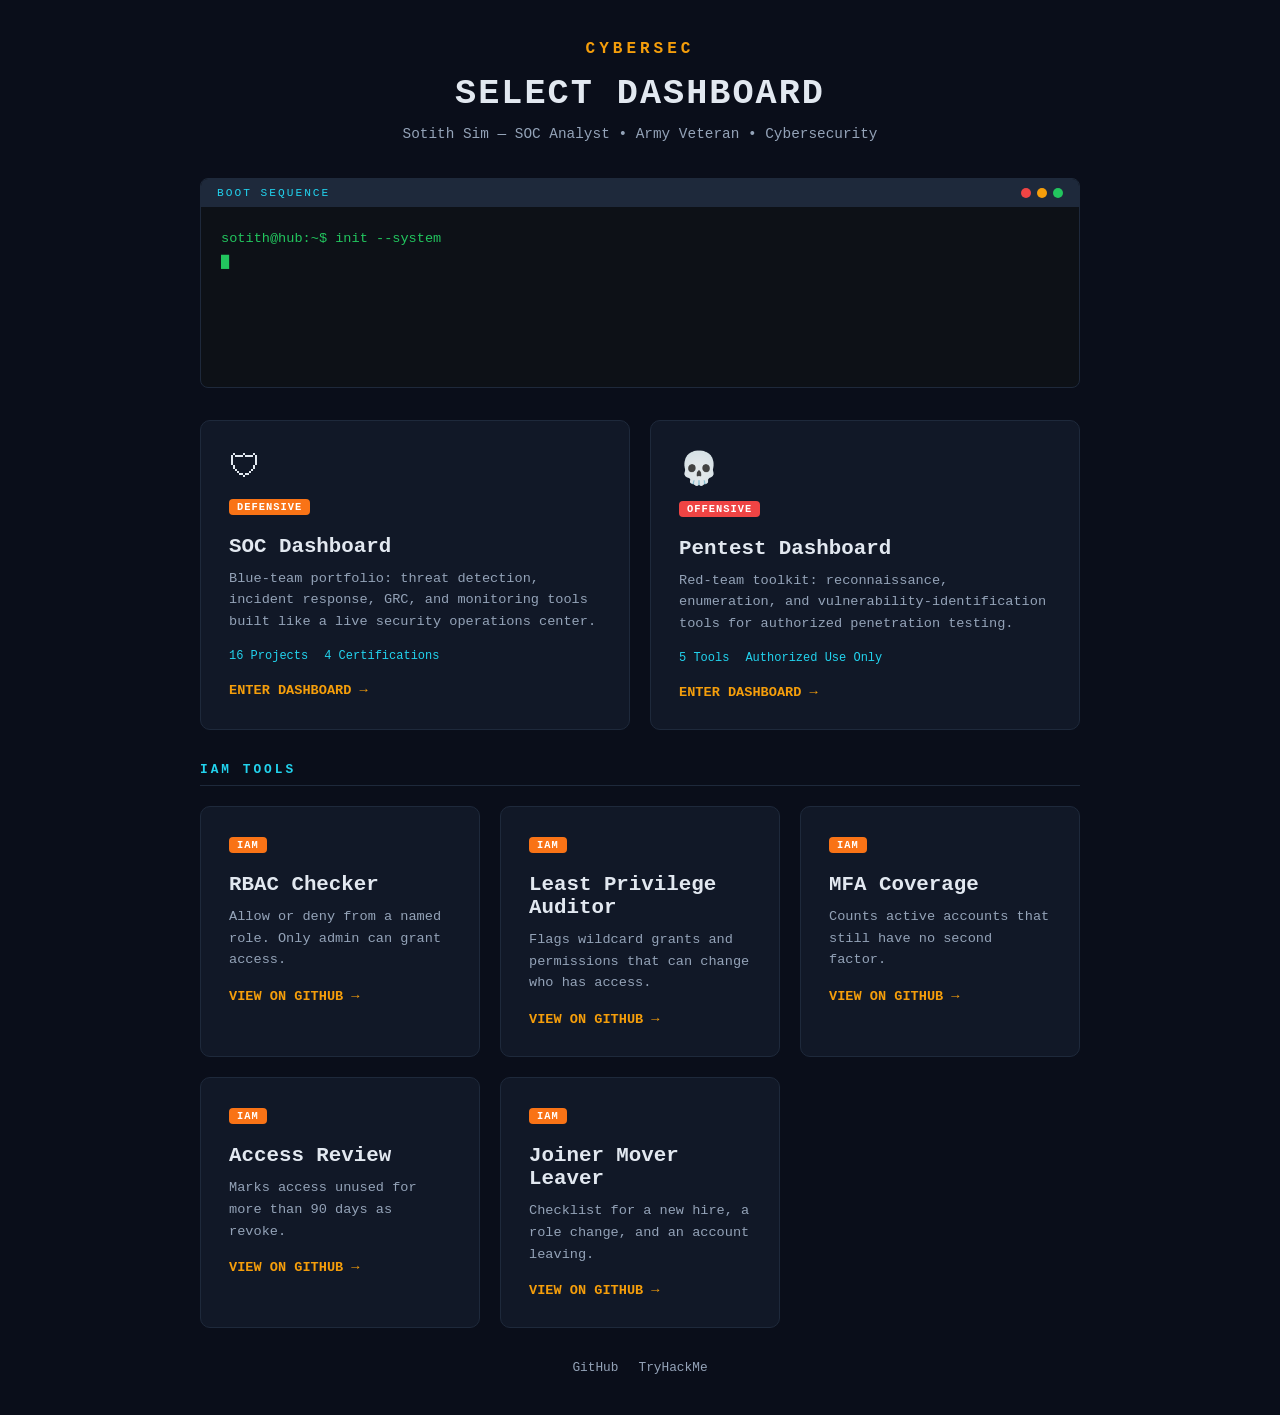
==== index.html @ f6a287c3 "Add an IAM tools section to the hub. Five identity practice tools are listed under the dashboards, a" ====
<!DOCTYPE html>
<html lang="en">
<head>
  <meta charset="UTF-8" />
  <meta name="viewport" content="width=device-width, initial-scale=1.0"/>
  <title>Sotith Sim | Cybersecurity Hub</title>
  <link rel="stylesheet" href="style.css" />
</head>
<body class="hub-body">

  <main class="hub-main">

    <div class="hub-header">
      <div class="logo">CYBERSEC</div>
      <h1 class="hub-title">SELECT DASHBOARD</h1>
      <p class="hub-tagline">Sotith Sim — SOC Analyst • Army Veteran • Cybersecurity</p>
    </div>

    <div class="hub-terminal">
      <div class="terminal-header">
        <span class="terminal-title">BOOT SEQUENCE</span>
        <span class="terminal-dot red"></span>
        <span class="terminal-dot yellow"></span>
        <span class="terminal-dot green"></span>
      </div>
      <div class="terminal-body">
        <div id="terminal-output"></div>
        <form id="hub-prompt" class="hub-prompt" hidden>
          <label for="hub-command">sotith@hub:~$</label>
          <input id="hub-command" name="command" autocomplete="off" spellcheck="false" aria-label="Hub command" />
        </form>
        <span class="terminal-cursor" id="boot-cursor">█</span>
      </div>
    </div>

    <div class="hub-grid" id="hub-grid"></div>

    <section class="iam-section" id="iam">
      <h2 class="section-title">IAM TOOLS</h2>
      <div class="hub-grid" id="iam-grid"></div>
    </section>

    <div class="hub-footer">
      <a href="https://github.com/sotithsim4-art" target="_blank">GitHub</a>
      <a href="https://tryhackme.com/p/sotithsim4" target="_blank">TryHackMe</a>
    </div>

  </main>

  <script src="dashboards.js"></script>
  <script>
    renderHub();
    renderIam();

    const lines = bootSequenceLines();
    const output = document.getElementById("terminal-output");
    let lineIndex = 0;
    let charIndex = 0;
    let completedHTML = "";

    function type() {
      if (lineIndex >= lines.length) {
        startShell();
        return;
      }
      const line = lines[lineIndex];
      if (charIndex < line.length) {
        charIndex++;
        output.innerHTML = completedHTML + line.substring(0, charIndex);
        setTimeout(type, 30);
      } else {
        completedHTML += line + "<br/>";
        output.innerHTML = completedHTML;
        charIndex = 0;
        lineIndex++;
        setTimeout(type, 400);
      }
    }

    function appendLine(text, className) {
      const row = document.createElement("div");
      row.className = className;
      row.textContent = text;
      output.appendChild(row);
    }

    function startShell() {
      const form = document.getElementById("hub-prompt");
      const input = document.getElementById("hub-command");
      const title = document.querySelector(".hub-terminal .terminal-title");
      const history = [];
      let historyIndex = 0;

      document.getElementById("boot-cursor").hidden = true;
      form.hidden = false;
      title.textContent = "HUB SHELL";
      input.focus();

      input.addEventListener("keydown", (event) => {
        if (event.key !== "ArrowUp" && event.key !== "ArrowDown") return;
        event.preventDefault();
        if (event.key === "ArrowUp" && historyIndex > 0) {
          historyIndex -= 1;
          input.value = history[historyIndex];
        }
        if (event.key === "ArrowDown") {
          if (historyIndex < history.length - 1) {
            historyIndex += 1;
            input.value = history[historyIndex];
          } else {
            historyIndex = history.length;
            input.value = "";
          }
        }
      });

      form.addEventListener("submit", (event) => {
        event.preventDefault();
        const raw = input.value;
        input.value = "";
        const result = runHubCommand(raw);
        if (result.clear) {
          output.innerHTML = "";
          completedHTML = "";
          return;
        }
        if (raw.trim() === "") return;
        history.push(raw);
        historyIndex = history.length;
        appendLine("sotith@hub:~$ " + raw.trim(), "terminal-line-cmd");
        result.lines.forEach((line) => appendLine(line, "terminal-line-out"));
        if (result.navigate) {
          window.setTimeout(() => {
            window.location.href = result.navigate;
          }, 280);
        }
        if (result.anchor) {
          document.getElementById(result.anchor).scrollIntoView({ behavior: "smooth" });
        }
      });
    }

    setTimeout(type, 600);
  </script>

</body>
</html>
---- style.css ----
html {
  scroll-behavior: smooth;
}

:root {
  --bg: #0a0e1a;
  --sidebar-bg: #0d1117;
  --card-bg: #111827;
  --accent: #f59e0b;
  --accent2: #22d3ee;
  --green: #22c55e;
  --red: #ef4444;
  --orange: #f97316;
  --text: #e2e8f0;
  --text-dim: #94a3b8;
  --border: #1e293b;
}

* {
  margin: 0;
  padding: 0;
  box-sizing: border-box;
}

body {
  background: var(--bg);
  color: var(--text);
  font-family: 'Courier New', monospace;
  display: flex;
  min-height: 100vh;
}

/* SIDEBAR */
.sidebar {
  width: 220px;
  min-height: 100vh;
  background: var(--sidebar-bg);
  border-right: 1px solid var(--border);
  padding: 24px 16px;
  display: flex;
  flex-direction: column;
  gap: 24px;
  position: fixed;
  top: 0;
  left: 0;
}

.logo {
  color: var(--accent);
  font-size: 1.2rem;
  font-weight: bold;
  letter-spacing: 4px;
}

.profile-card {
  background: var(--card-bg);
  border: 1px solid var(--border);
  border-radius: 8px;
  padding: 12px;
}

.profile-label {
  color: var(--accent2);
  font-size: 0.6rem;
  letter-spacing: 2px;
  margin-bottom: 6px;
}

.profile-name {
  font-size: 1rem;
  font-weight: bold;
  margin-bottom: 4px;
}

.profile-tags {
  color: var(--text-dim);
  font-size: 0.7rem;
}

nav {
  display: flex;
  flex-direction: column;
  gap: 8px;
}

nav a {
  color: var(--text-dim);
  text-decoration: none;
  font-size: 0.85rem;
  padding: 6px 8px;
  border-radius: 4px;
  transition: all 0.2s;
}

nav a:hover {
  color: var(--accent);
  background: var(--border);
}

.system-status {
  margin-top: auto;
  background: var(--card-bg);
  border: 1px solid var(--green);
  border-radius: 8px;
  padding: 10px;
  color: var(--green);
  font-size: 0.7rem;
  line-height: 1.6;
}

/* MAIN */
.main {
  margin-left: 220px;
  padding: 40px;
  flex: 1;
  max-width: 960px;
}

/* HERO */
.hero {
  margin-bottom: 40px;
}

.hero h1 {
  font-size: 2.5rem;
  font-weight: 900;
  line-height: 1.1;
  margin-bottom: 12px;
}

.hero h1 span {
  color: var(--accent);
}

.tagline {
  color: var(--text-dim);
  margin-bottom: 8px;
  font-size: 0.9rem;
}

.bio {
  color: var(--accent2);
  margin-bottom: 20px;
  font-size: 0.95rem;
}

.btn {
  display: inline-block;
  background: var(--accent);
  color: #000;
  padding: 10px 20px;
  border-radius: 6px;
  text-decoration: none;
  font-weight: bold;
  font-size: 0.85rem;
  margin-right: 10px;
}

.btn:hover {
  opacity: 0.85;
}

/* STATS */
.stats {
  display: grid;
  grid-template-columns: repeat(4, 1fr);
  gap: 16px;
  margin-bottom: 48px;
}

.stat-card {
  background: var(--card-bg);
  border: 1px solid var(--border);
  border-radius: 8px;
  padding: 16px;
}

.stat-label {
  color: var(--text-dim);
  font-size: 0.75rem;
  margin-bottom: 8px;
}

.stat-value {
  font-size: 1.8rem;
  font-weight: bold;
  color: var(--accent);
}

.stat-value.green {
  color: var(--green);
  font-size: 1.2rem;
}

/* SECTIONS */
.section {
  margin-bottom: 48px;
}

.section-title {
  color: var(--accent2);
  font-size: 0.8rem;
  letter-spacing: 3px;
  margin-bottom: 20px;
  border-bottom: 1px solid var(--border);
  padding-bottom: 8px;
}

/* TERMINAL */
.terminal-section {
  background: #0d1117;
  border: 1px solid var(--border);
  border-radius: 8px;
  margin-bottom: 48px;
  overflow: hidden;
}

.terminal-header {
  background: #1e293b;
  padding: 8px 16px;
  display: flex;
  align-items: center;
  gap: 6px;
}

.terminal-title {
  color: var(--accent2);
  font-size: 0.7rem;
  letter-spacing: 2px;
  flex: 1;
}

.terminal-dot {
  width: 10px;
  height: 10px;
  border-radius: 50%;
}

.terminal-dot.red { background: #ef4444; }
.terminal-dot.yellow { background: #f59e0b; }
.terminal-dot.green { background: #22c55e; }

.terminal-body {
  padding: 20px;
  font-family: 'Courier New', monospace;
  font-size: 0.85rem;
  color: #22c55e;
  min-height: 180px;
  line-height: 1.8;
}

.terminal-cursor {
  animation: blink 1s step-end infinite;
  color: #22c55e;
}

.hub-prompt {
  display: flex;
  align-items: center;
  gap: 8px;
  margin-top: 8px;
}

.hub-prompt[hidden] {
  display: none;
}

.hub-prompt label {
  color: var(--accent);
  white-space: nowrap;
}

.hub-prompt input {
  flex: 1;
  min-width: 0;
  background: transparent;
  border: 0;
  outline: none;
  color: var(--green);
  font: inherit;
  caret-color: var(--green);
}

.terminal-line-cmd {
  color: var(--accent);
}

.terminal-line-out {
  color: var(--green);
}

@keyframes blink {
  50% { opacity: 0; }
}

/* HERO IMAGE */
.hero-image-section {
  margin-bottom: 48px;
}

.hero-image-wrapper {
  position: relative;
  border-radius: 12px;
  overflow: hidden;
  border: 1px solid var(--border);
}

.hero-img {
  width: 100%;
  max-height: 400px;
  object-fit: cover;
  display: block;
}

.hero-image-overlay {
  position: absolute;
  top: 12px;
  left: 12px;
}

.live-badge {
  background: rgba(0,0,0,0.7);
  color: var(--green);
  font-size: 0.7rem;
  padding: 4px 10px;
  border-radius: 4px;
  letter-spacing: 1px;
  border: 1px solid var(--green);
}

/* PROJECTS */
.projects-grid {
  display: grid;
  grid-template-columns: repeat(2, 1fr);
  gap: 16px;
}

.project-card {
  background: var(--card-bg);
  border: 1px solid var(--border);
  border-radius: 8px;
  padding: 20px;
  transition: border-color 0.2s;
}

.project-card:hover {
  border-color: var(--accent);
}

.project-tag {
  display: inline-block;
  font-size: 0.65rem;
  font-weight: bold;
  padding: 2px 8px;
  border-radius: 4px;
  margin-bottom: 10px;
  letter-spacing: 1px;
}

.project-tag.critical { background: var(--red); color: #fff; }
.project-tag.high { background: var(--orange); color: #fff; }
.project-tag.medium { background: var(--accent); color: #000; }
.project-tag.low { background: var(--accent2); color: #000; }

.project-card h3 {
  font-size: 1rem;
  margin-bottom: 8px;
}

.project-card p {
  color: var(--text-dim);
  font-size: 0.8rem;
  line-height: 1.5;
  margin-bottom: 12px;
}

.project-link {
  color: var(--accent2);
  font-size: 0.8rem;
  text-decoration: none;
}

.project-link:hover {
  text-decoration: underline;
}

/* CERTIFICATIONS */
.certs-grid {
  display: grid;
  grid-template-columns: repeat(2, 1fr);
  gap: 16px;
}

.thm-profile {
  background: var(--card-bg);
  border: 1px solid var(--border);
  border-radius: 10px;
  padding: 24px;
}

.thm-header {
  display: flex;
  justify-content: space-between;
  align-items: center;
  margin-bottom: 24px;
}

.thm-user {
  display: flex;
  align-items: center;
  gap: 16px;
}

.thm-avatar {
  font-size: 2rem;
  background: #1a1f2e;
  border: 2px solid var(--accent);
  border-radius: 50%;
  width: 56px;
  height: 56px;
  display: flex;
  align-items: center;
  justify-content: center;
}

.thm-username {
  font-size: 1.1rem;
  font-weight: 700;
  color: var(--accent);
  font-family: 'Courier New', monospace;
}

.thm-sub {
  font-size: 0.75rem;
  color: var(--text-dim);
  margin-top: 2px;
}

.thm-stats {
  display: grid;
  grid-template-columns: repeat(3, 1fr);
  gap: 12px;
  margin-bottom: 24px;
}

.thm-stat {
  background: #0a0e1a;
  border: 1px solid var(--border);
  border-radius: 8px;
  padding: 16px;
  text-align: center;
}

.thm-stat-val {
  font-size: 1.8rem;
  font-weight: 700;
  color: var(--accent2);
  font-family: 'Courier New', monospace;
}

.thm-stat-label {
  font-size: 0.7rem;
  color: var(--text-dim);
  text-transform: uppercase;
  margin-top: 4px;
}

.thm-rooms {
  margin-top: 16px;
}

.thm-room-title {
  font-size: 0.7rem;
  color: var(--text-dim);
  text-transform: uppercase;
  letter-spacing: 1px;
  margin-bottom: 8px;
}

.thm-room {
  padding: 10px 14px;
  border-radius: 6px;
  font-size: 0.85rem;
  font-family: 'Courier New', monospace;
  margin-bottom: 6px;
}

.thm-room.done {
  background: rgba(34, 197, 94, 0.1);
  border: 1px solid rgba(34, 197, 94, 0.3);
  color: var(--green);
}

.thm-room.active {
  background: rgba(245, 158, 11, 0.1);
  border: 1px solid rgba(245, 158, 11, 0.3);
  color: var(--accent);
}

.cert-card {
  background: var(--card-bg);
  border: 1px solid var(--border);
  border-left: 3px solid var(--accent);
  border-radius: 8px;
  padding: 20px;
}

.cert-issuer {
  color: var(--accent2);
  font-size: 0.7rem;
  letter-spacing: 2px;
  margin-bottom: 6px;
}

.cert-name {
  font-size: 1rem;
  font-weight: bold;
  margin-bottom: 8px;
}

.cert-status {
  color: var(--green);
  font-size: 0.8rem;
}

/* ABOUT */
.about-card {
  background: var(--card-bg);
  border: 1px solid var(--border);
  border-radius: 8px;
  padding: 28px;
}

.about-clearance {
  color: var(--accent);
  font-size: 0.8rem;
  font-weight: bold;
  letter-spacing: 1px;
  margin-bottom: 16px;
}

.about-bio {
  color: var(--text-dim);
  font-size: 0.88rem;
  line-height: 1.8;
  margin-bottom: 14px;
}

.about-tags {
  display: flex;
  flex-wrap: wrap;
  gap: 8px;
  margin-top: 20px;
}

.about-tag {
  background: var(--border);
  color: var(--accent2);
  font-size: 0.72rem;
  padding: 4px 12px;
  border-radius: 20px;
  border: 1px solid var(--accent2);
}

/* SKILLS */
.skills-grid {
  background: var(--card-bg);
  border: 1px solid var(--border);
  border-radius: 8px;
  overflow: hidden;
}

.skill-row {
  display: flex;
  justify-content: space-between;
  padding: 14px 20px;
  border-bottom: 1px solid var(--border);
  font-size: 0.85rem;
}

.skill-row:last-child {
  border-bottom: none;
}

.skill-val {
  color: var(--accent2);
  text-align: right;
}

/* CROSS-DASHBOARD NAV */
.hub-link {
  display: inline-block;
  color: var(--text-dim);
  text-decoration: none;
  font-size: 0.7rem;
  letter-spacing: 1px;
  margin-bottom: 4px;
}

.hub-link:hover {
  color: var(--accent);
}

.system-status.critical {
  border-color: var(--red);
  color: var(--red);
}

.btn-outline {
  background: transparent;
  color: var(--accent2);
  border: 1px solid var(--accent2);
}

/* ETHICS BANNER */
.ethics-banner {
  display: flex;
  align-items: flex-start;
  gap: 14px;
  background: rgba(239, 68, 68, 0.08);
  border: 1px solid rgba(239, 68, 68, 0.35);
  border-radius: 8px;
  padding: 18px 20px;
  margin-bottom: 48px;
  color: var(--text-dim);
  font-size: 0.85rem;
  line-height: 1.6;
}

.ethics-icon {
  color: var(--red);
  font-size: 1.4rem;
  line-height: 1;
}

.ethics-banner strong {
  color: var(--red);
}

/* HUB LANDING PAGE */
.hub-body {
  display: flex;
  align-items: center;
  justify-content: center;
  min-height: 100vh;
  padding: 40px 20px;
}

.hub-main {
  width: 100%;
  max-width: 880px;
  min-width: 0;
}

.hub-header {
  text-align: center;
  margin-bottom: 32px;
}

.hub-header .logo {
  color: var(--accent);
  font-size: 1rem;
  letter-spacing: 4px;
  margin-bottom: 16px;
}

.hub-title {
  font-size: 2.2rem;
  font-weight: 900;
  letter-spacing: 2px;
  margin-bottom: 10px;
}

.hub-tagline {
  color: var(--text-dim);
  font-size: 0.9rem;
  line-height: 1.5;
}

.hub-terminal {
  background: #0d1117;
  border: 1px solid var(--border);
  border-radius: 8px;
  margin-bottom: 32px;
  overflow: hidden;
}

.hub-grid {
  display: grid;
  grid-template-columns: repeat(auto-fit, minmax(280px, 1fr));
  gap: 20px;
  margin-bottom: 32px;
}

.hub-card {
  display: block;
  background: var(--card-bg);
  border: 1px solid var(--border);
  border-radius: 10px;
  padding: 28px;
  text-decoration: none;
  color: var(--text);
  transition: border-color 0.2s, transform 0.2s;
}

.hub-card:hover {
  border-color: var(--accent);
  transform: translateY(-2px);
}

.hub-card-icon {
  font-size: 2rem;
  margin-bottom: 10px;
}

.hub-card h2 {
  font-size: 1.3rem;
  margin: 10px 0 10px;
}

.hub-card p {
  color: var(--text-dim);
  font-size: 0.85rem;
  line-height: 1.6;
  margin-bottom: 16px;
}

.hub-card-stats {
  display: flex;
  gap: 16px;
  font-size: 0.75rem;
  color: var(--accent2);
  margin-bottom: 18px;
}

.hub-card-cta {
  color: var(--accent);
  font-size: 0.85rem;
  font-weight: bold;
}

.iam-section {
  margin-bottom: 32px;
}

.hub-footer {
  display: flex;
  justify-content: center;
  gap: 20px;
}

.hub-footer a {
  color: var(--text-dim);
  font-size: 0.8rem;
  text-decoration: none;
}

.hub-footer a:hover {
  color: var(--accent2);
}

@media (max-width: 700px) {
  .hub-grid {
    grid-template-columns: 1fr;
  }

  .hub-title {
    font-size: 1.7rem;
    letter-spacing: 1px;
  }

  .hub-tagline {
    font-size: 0.78rem;
  }
}
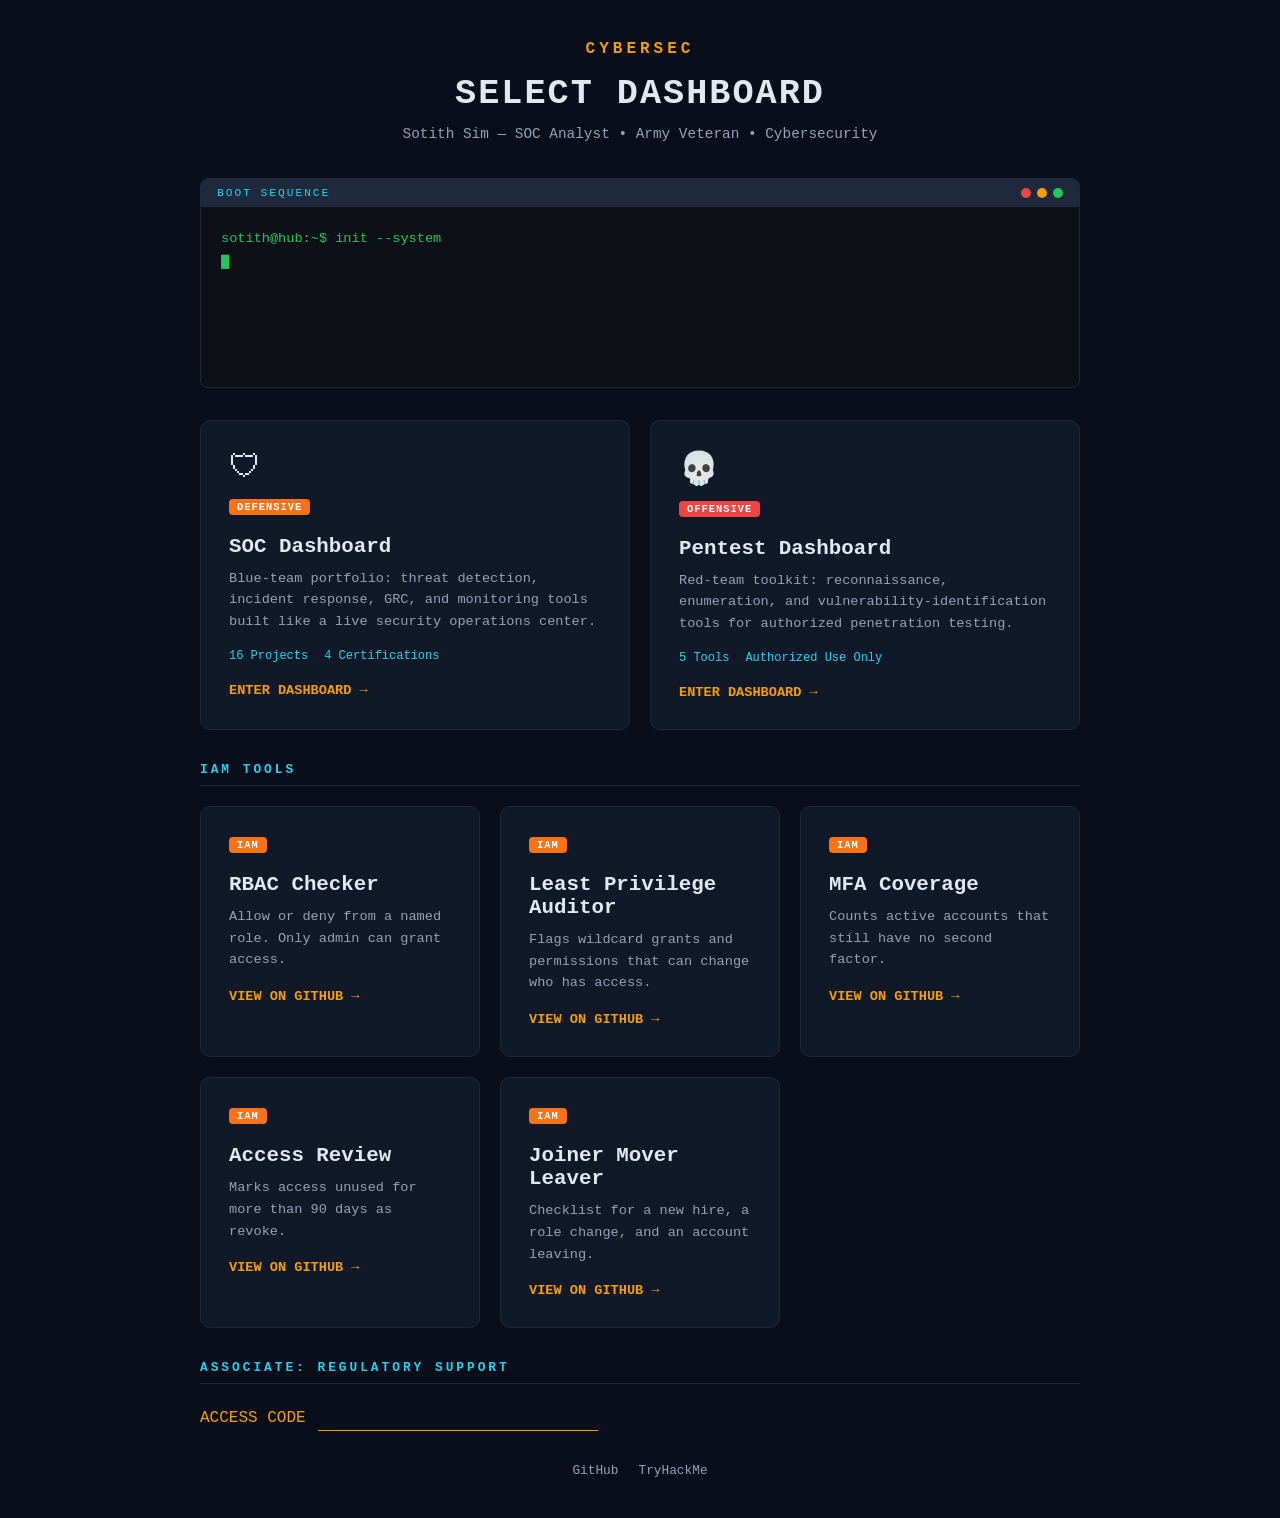
==== commit 1725eae4: "Add code-gated Associate: Regulatory Support section to the hub Co-Authored-By: Claude Sonnet 5.5 <n" ====
--- a/index.html
+++ b/index.html
@@ -40,6 +40,18 @@
       <div class="hub-grid" id="iam-grid"></div>
     </section>
 
+    <section class="iam-section" id="reg-support">
+      <h2 class="section-title">ASSOCIATE: REGULATORY SUPPORT</h2>
+      <div id="reg-lock"><form id="reg-form" class="hub-prompt reg-lock">
+        <label for="reg-code">ACCESS CODE</label>
+        <input id="reg-code" type="password" autocomplete="off" spellcheck="false" aria-label="Access code" />
+        <span id="reg-msg" class="reg-msg" role="alert"></span>
+      </form></div>
+      <div id="reg-content" hidden>
+        <div class="hub-grid" id="reg-grid"></div>
+      </div>
+    </section>
+
     <div class="hub-footer">
       <a href="https://github.com/sotithsim4-art" target="_blank">GitHub</a>
       <a href="https://tryhackme.com/p/sotithsim4" target="_blank">TryHackMe</a>
@@ -51,6 +63,7 @@
   <script>
     renderHub();
     renderIam();
+    initRegSupport();
 
     const lines = bootSequenceLines();
     const output = document.getElementById("terminal-output");
--- a/style.css
+++ b/style.css
@@ -773,3 +773,7 @@
     font-size: 0.78rem;
   }
 }
+
+.reg-lock { display: flex; align-items: center; gap: 12px; margin: 12px 0; }
+.reg-msg { color: #ff5c5c; font-size: 0.85rem; }
+.reg-lock input { border-bottom: 1px solid var(--accent); padding: 4px 2px; max-width: 280px; }
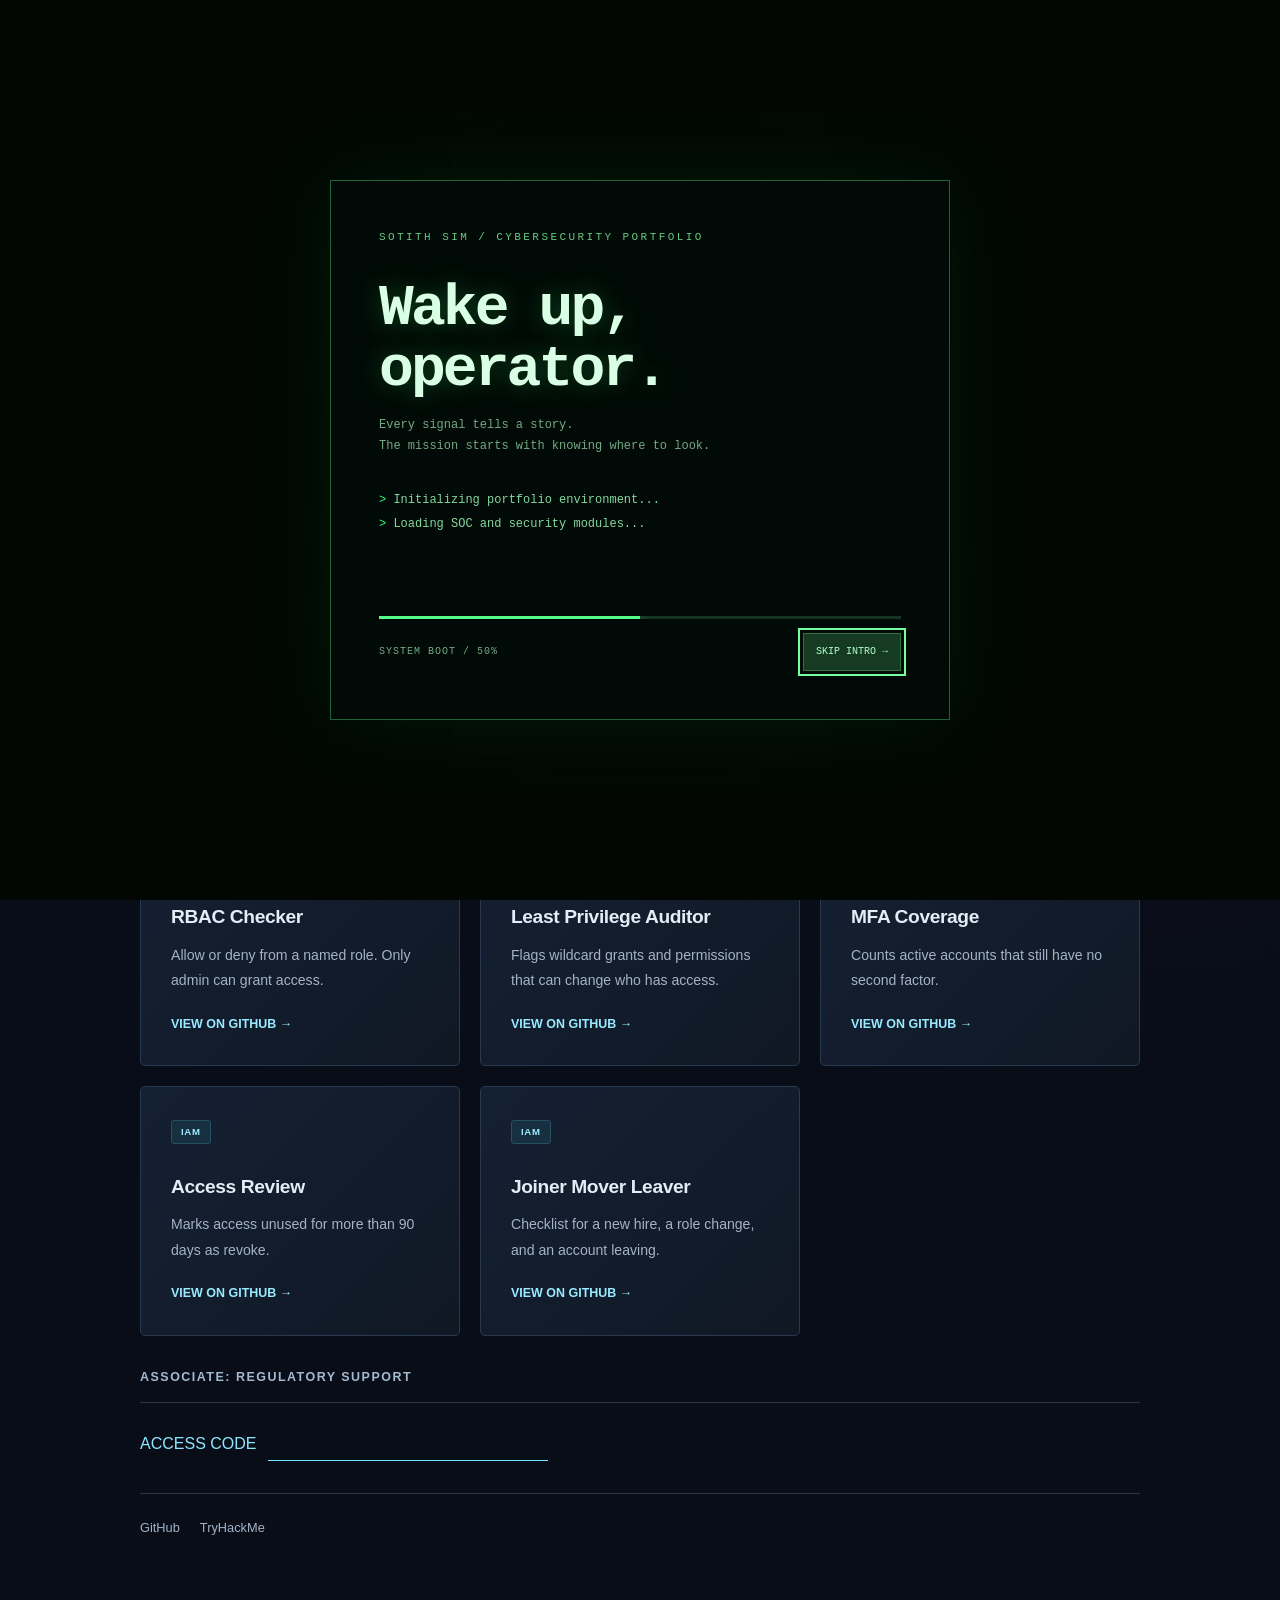
==== commit dfe0ea88: "Add Matrix entrance and polished cyberpunk portfolio dashboards" ====
--- a/index.html
+++ b/index.html
@@ -5,8 +5,24 @@
   <meta name="viewport" content="width=device-width, initial-scale=1.0"/>
   <title>Sotith Sim | Cybersecurity Hub</title>
   <link rel="stylesheet" href="style.css" />
+  <link rel="stylesheet" href="zen.css" />
+  <link rel="stylesheet" href="cyberpunk.css" />
+  <link rel="stylesheet" href="matrix-intro.css" />
 </head>
-<body class="hub-body">
+<body class="hub-body zen">
+  <section id="matrix-intro" aria-label="Portfolio startup">
+    <canvas id="matrix-rain" aria-hidden="true"></canvas>
+    <div class="matrix-shade" aria-hidden="true"></div>
+    <div class="matrix-panel">
+      <p class="matrix-eyebrow">SOTITH SIM / CYBERSECURITY PORTFOLIO</p>
+      <h2>Wake up, operator.</h2>
+      <p class="matrix-subtitle">Every signal tells a story.<br>The mission starts with knowing where to look.</p>
+      <div id="matrix-log" class="matrix-log" aria-hidden="true"></div>
+      <div class="matrix-track" aria-hidden="true"><span id="matrix-progress"></span></div>
+      <div class="matrix-bottom"><span id="matrix-status" role="status">SYSTEM BOOT / 0%</span><button id="matrix-skip" class="matrix-skip" type="button">SKIP INTRO &rarr;</button></div>
+    </div>
+  </section>
+  <noscript><style>#matrix-intro{display:none}</style></noscript>
 
   <main class="hub-main">
 
@@ -24,10 +40,10 @@
         <span class="terminal-dot green"></span>
       </div>
       <div class="terminal-body">
-        <div id="terminal-output"></div>
+        <div id="terminal-output" role="log" aria-label="Hub terminal output" aria-live="off"></div>
         <form id="hub-prompt" class="hub-prompt" hidden>
           <label for="hub-command">sotith@hub:~$</label>
-          <input id="hub-command" name="command" autocomplete="off" spellcheck="false" aria-label="Hub command" />
+          <input id="hub-command" name="command" autocomplete="off" spellcheck="false" aria-label="Hub command" placeholder="Try soc, pentest, iam, or help" autocapitalize="off" />
         </form>
         <span class="terminal-cursor" id="boot-cursor">█</span>
       </div>
@@ -59,6 +75,7 @@
 
   </main>
 
+  <script src="matrix-intro.js"></script>
   <script src="dashboards.js"></script>
   <script>
     renderHub();
@@ -80,7 +97,7 @@
       if (charIndex < line.length) {
         charIndex++;
         output.innerHTML = completedHTML + line.substring(0, charIndex);
-        setTimeout(type, 30);
+        setTimeout(type, 12);
       } else {
         completedHTML += line + "<br/>";
         output.innerHTML = completedHTML;
@@ -153,7 +170,7 @@
       });
     }
 
-    setTimeout(type, 600);
+    window.addEventListener("matrix:ready", () => setTimeout(type, 300), { once: true });
   </script>
 
 </body>
--- a/zen.css
+++ b/zen.css
@@ -0,0 +1,26 @@
+/* Quiet, editorial styling shared by the hub and both dashboards. */
+body.zen{--bg:#f5f5f0;--sidebar-bg:#eeefe9;--card-bg:#fff;--accent:#315c4b;--accent2:#3d6557;--green:#35704e;--red:#885747;--orange:#6b6250;--text:#202d27;--text-dim:#5d6962;--border:#dde2d9;background:var(--bg);font-family:'Segoe UI',Arial,sans-serif;line-height:1.6;-webkit-font-smoothing:antialiased}
+.zen a:focus-visible,.zen input:focus-visible,.zen summary:focus-visible{outline:2px solid #315c4b;outline-offset:5px}
+.zen .sidebar{width:244px;padding:36px 24px;gap:28px;overflow-y:auto;height:100vh}
+.zen .logo{font-size:.85rem;letter-spacing:.2em;color:var(--accent)}
+.zen .profile-card{background:transparent;border:0;padding:0}.zen .profile-label{font-size:.65rem;letter-spacing:.1em;color:var(--text-dim)}.zen .profile-name{font-size:1.25rem;font-weight:600}.zen .profile-tags{font-size:.78rem;line-height:1.8}
+.zen nav{gap:5px}.zen nav a{font-size:.88rem;padding:9px 12px}.zen nav a:hover{background:#e0e6dd;color:#244936}
+.zen .system-status,.zen .system-status.critical{background:transparent;border:0;border-top:1px solid var(--border);border-radius:0;padding:18px 0 0;color:var(--text-dim);font-size:.7rem}
+.zen .main{margin-left:244px;max-width:1320px;width:calc(100% - 244px);padding:64px clamp(24px,5vw,80px)}
+.zen .hero{margin-bottom:40px;max-width:760px}.zen .hero h1{font-size:clamp(2.4rem,4.6vw,4rem);font-weight:500;letter-spacing:-.045em;line-height:1.12;margin-bottom:22px}.zen .hero h1 span{color:var(--accent);font-weight:400}
+.zen .tagline{font-size:1rem;line-height:1.8;margin-bottom:10px}.zen .bio{font-size:.98rem;color:var(--text-dim);line-height:1.8;max-width:650px;margin-bottom:28px}
+.zen .btn{font-size:.83rem;font-weight:600;border:1px solid var(--accent);border-radius:7px;padding:11px 19px;color:#fff;margin-bottom:8px}.zen .btn-outline{background:transparent;color:var(--accent);border-color:#c5d0c7}.zen .btn:hover{opacity:1;background:#254b3b;color:#fff}
+.zen .stats{gap:0;border:1px solid var(--border);background:#fff;border-radius:12px;margin-bottom:48px;overflow:hidden}.zen .stat-card{border:0;border-right:1px solid var(--border);border-radius:0;padding:23px;min-width:0}.zen .stat-card:last-child{border-right:0}.zen .stat-label{font-size:.75rem;margin-bottom:10px}.zen .stat-value{font-size:clamp(1.1rem,2.4vw,1.9rem);font-weight:500;letter-spacing:-.03em;overflow-wrap:anywhere}.zen .stat-value.green{font-size:1rem}
+.zen .section{margin-bottom:56px;scroll-margin-top:24px}.zen .section-title{font-size:.78rem;font-weight:600;letter-spacing:.12em;padding-bottom:14px;margin-bottom:24px;color:var(--text-dim)}
+.zen .projects-grid,.zen .certs-grid{gap:20px}.zen .project-card{padding:28px;border-radius:12px;display:flex;flex-direction:column;transition:border-color .2s,box-shadow .2s}.zen .project-card:hover{border-color:#a4b7a6;box-shadow:0 5px 20px #283f2c08}.zen .project-card h3{font-size:1.06rem;font-weight:600;margin-bottom:12px;letter-spacing:-.015em}.zen .project-card p{font-size:.88rem;line-height:1.8;margin-bottom:22px}.zen .project-link{font-size:.82rem;font-weight:600;margin-top:auto}
+.zen .project-tag,.zen .project-tag.critical,.zen .project-tag.high,.zen .project-tag.medium,.zen .project-tag.low{align-self:flex-start;background:#edf1eb;color:#47614c;border:1px solid #e0e7dc;font-size:.6rem;padding:3px 9px;border-radius:20px;letter-spacing:.07em;margin-bottom:18px}
+.zen .terminal-section,.zen .hub-terminal{background:#f0f2ec;border-color:var(--border);border-radius:10px;margin-bottom:40px}.zen .terminal-header{background:#e8ece4;padding:12px 20px}.zen .terminal-title{font-size:.63rem;letter-spacing:.1em;color:#50614f}.zen .terminal-dot{width:6px;height:6px;opacity:.5}.zen .terminal-body{color:#375a43;font-size:.75rem;min-height:0;padding:20px 24px;overflow-wrap:anywhere}.zen .terminal-cursor{color:var(--accent)}
+.zen .terminal-details summary{padding:15px 22px;cursor:pointer;font-size:.8rem;font-weight:500;color:#50614f}.zen .terminal-details[open] summary{border-bottom:1px solid var(--border)}
+.zen .cert-card,.zen .about-card,.zen .thm-profile,.zen .skills-grid{border-radius:12px}.zen .cert-card{border-left:1px solid var(--border);padding:25px}.zen .cert-issuer{letter-spacing:.08em}.zen .cert-name{font-weight:600}.zen .cert-status{font-size:.78rem}.zen .about-card{padding:32px}.zen .about-bio{font-size:.93rem;line-height:1.9}.zen .about-clearance{letter-spacing:0;font-weight:600}.zen .about-tag{border:0;background:#edf1eb;color:#47614c;font-size:.72rem}
+.zen .thm-avatar,.zen .thm-stat{background:#f4f5f0;border-color:var(--border)}.zen .thm-username,.zen .thm-stat-val,.zen .thm-room{font-family:inherit}.zen .thm-room.done,.zen .thm-room.active{background:#f0f3ed;border-color:var(--border);color:#45604b}.zen .skill-row{gap:20px;padding:18px 24px}.zen .skill-val{color:var(--text-dim)}
+.zen .ethics-banner{background:#eeeee6;border-color:#dedfd2;border-radius:10px;font-size:.83rem;line-height:1.8;padding:22px 24px}.zen .ethics-banner strong,.zen .ethics-icon{color:#656349}
+.zen.hub-body{padding:64px 24px}.zen .hub-main{max-width:1000px}.zen .hub-header{text-align:left;margin-bottom:40px}.zen .hub-title{font-size:clamp(2rem,5vw,3.1rem);font-weight:500;letter-spacing:-.04em}.zen .hub-tagline{font-size:.95rem}.zen .hub-card{border-radius:12px;padding:30px;transform:none}.zen .hub-card:hover{transform:none;border-color:#a4b7a6}.zen .hub-card-icon{font-size:1.25rem;filter:grayscale(1);opacity:.65}.zen .hub-card h2{font-size:1.2rem;font-weight:600;letter-spacing:-.02em}.zen .hub-card p{font-size:.88rem;line-height:1.8}.zen .hub-card-cta{font-size:.78rem;font-weight:600}.zen .hub-card-stats{color:var(--text-dim)}.zen .hub-prompt input{color:var(--accent);min-width:0}.zen .hub-prompt label{color:var(--accent)}.zen .hub-footer{justify-content:flex-start;border-top:1px solid var(--border);padding-top:24px}
+@media(min-width:1600px){.zen .main{margin-right:auto;margin-left:max(244px,calc((100vw - 1180px)/2))}}
+@media(max-width:900px){.zen .sidebar{width:200px;padding:28px 18px}.zen .main{margin-left:200px;width:calc(100% - 200px);padding:40px 26px}.zen .stats{grid-template-columns:repeat(2,minmax(0,1fr))}.zen .stat-card:nth-child(2){border-right:0}.zen .stat-card:nth-child(-n+2){border-bottom:1px solid var(--border)}}
+@media(max-width:680px){.zen{display:block}.zen .sidebar{position:relative;width:100%;height:auto;min-height:0;padding:22px 24px;gap:18px;border-right:0;border-bottom:1px solid var(--border)}.zen .sidebar .profile-card,.zen .system-status{display:none}.zen nav{flex-direction:row;flex-wrap:wrap;gap:4px}.zen nav a{font-size:.76rem;padding:6px 8px}.zen .main{margin:0;width:100%;padding:36px 22px}.zen .projects-grid,.zen .certs-grid{grid-template-columns:minmax(0,1fr)}.zen .hub-grid{grid-template-columns:minmax(0,1fr)}.zen .hero h1{font-size:2.7rem}.zen .skill-row{flex-direction:column;gap:4px}.zen .skill-val{text-align:left}.zen .thm-header{flex-wrap:wrap;gap:16px}.zen .thm-stats{gap:6px}.zen .thm-stat{padding:12px 5px}.zen .thm-stat-label{font-size:.6rem}.zen .hub-prompt{flex-wrap:wrap}.zen .hub-prompt input{flex-basis:100%}}
+@media(prefers-reduced-motion:reduce){html{scroll-behavior:auto}.zen *{animation:none!important;transition:none!important}}
--- a/cyberpunk.css
+++ b/cyberpunk.css
@@ -0,0 +1,14 @@
+/* Cyberpunk palette layered over the spacious dashboard layout. */
+body.zen{--bg:#090d18;--sidebar-bg:#0c1220;--card-bg:#101a2a;--accent:#69e6ff;--accent2:#8de8ff;--green:#7fe7bd;--red:#ff88bd;--orange:#e8c777;--text:#e3edf7;--text-dim:#a3b3c7;--border:#27354b;background:radial-gradient(ellipse at 90% 0,#53285a24,transparent 45%),var(--bg);color:var(--text)}
+.zen .sidebar{background:#0c1220f5;border-color:#26374d}.zen .logo{color:#83eaff;text-shadow:0 0 18px #5ee6ff35}.zen nav a:hover{color:#a9f2ff;background:#182c3d}.zen .hub-link{color:#9aabc1}
+.zen .hero h1{color:#edf4fc}.zen .hero h1 span{color:#83eaff}.zen .hero::before{content:'CYBERSEC / FIELD NOTES';display:block;font:600 10px Consolas,monospace;letter-spacing:.2em;color:#e39cc9;margin-bottom:22px}
+.zen .stats{background:#101a2a;border-color:var(--border);border-radius:4px}.zen .stat-card{background:transparent;border-color:var(--border)}.zen .stat-value{color:#9beaff}.zen .stat-value.green{color:#7fe7bd}
+.zen .btn{background:#78e4f7;border-color:#78e4f7;color:#07111e;border-radius:3px}.zen .btn-outline{background:transparent;border-color:#3e6279;color:#a5eaff}.zen .btn:hover{background:#b8f4ff;color:#07111e;border-color:#b8f4ff}
+.zen .project-card,.zen .hub-card,.zen .cert-card,.zen .about-card,.zen .thm-profile,.zen .skills-grid{background:linear-gradient(135deg,#142033,#101824);border-color:#293a50;border-radius:5px;box-shadow:none}.zen .project-card:hover,.zen .hub-card:hover{border-color:#5f9fb5;box-shadow:0 0 22px #5ce1ff09}
+.zen .project-tag,.zen .project-tag.critical,.zen .project-tag.high,.zen .project-tag.medium,.zen .project-tag.low{background:#163040;color:#9ceaff;border-color:#285064;border-radius:3px}.zen .project-tag.critical{background:#352239;color:#f6b3d6;border-color:#5d3654}.zen .project-tag.medium{background:#342e22;color:#edcf8e;border-color:#55482e}
+.zen .terminal-section,.zen .hub-terminal{background:#09121d;border-color:#2b4256;border-radius:5px}.zen .terminal-header{background:#142332}.zen .terminal-title,.zen .terminal-details summary{color:#96d5e7}.zen .terminal-body{color:#a0c8dc}.zen .terminal-details[open] summary{border-color:#2b4256}.zen .terminal-cursor{color:#8eeaff}
+.zen .about-tag{background:#193042;color:#a7d9ed;border-radius:4px}.zen .thm-avatar,.zen .thm-stat{background:#0d1726;border-color:#2b3b50}.zen .thm-room.done,.zen .thm-room.active{background:#132b31;border-color:#284a50;color:#a4dfd1}.zen .thm-room.active{background:#302938;border-color:#51405c;color:#e6b8dc}
+.zen .ethics-banner{background:#211e30;border-color:#49324e;border-radius:5px;color:#bcb5cc}.zen .ethics-banner strong,.zen .ethics-icon{color:#e5b2ce}
+.zen .system-status,.zen .system-status.critical{color:#9cacc0;border-color:#27354b}.zen .hub-prompt input{color:#b0eaff}.zen .hub-prompt label{color:#8de8ff}.zen .hub-card-icon{filter:grayscale(1);opacity:.8}.zen .hub-card-cta{color:#97eaff}
+.zen a:focus-visible,.zen input:focus-visible,.zen summary:focus-visible{outline-color:#f2a3d5}.zen .section-title{color:#a4bad0}.zen .project-link{color:#9ae7fc}
+@media(max-width:900px){.zen .stat-card:nth-child(-n+2){border-color:var(--border)}}
--- a/matrix-intro.css
+++ b/matrix-intro.css
@@ -0,0 +1,15 @@
+/* Matrix entrance: decorative public-portfolio boot sequence. */
+#matrix-intro{position:fixed;inset:0;z-index:10000;background:#020704;color:#a8ffc4;display:grid;place-items:center;font-family:Consolas,'Courier New',monospace;transition:opacity .65s ease;overflow:hidden}
+#matrix-intro.leaving{opacity:0;pointer-events:none}
+#matrix-rain{position:absolute;inset:0;width:100%;height:100%;opacity:.5}
+.matrix-shade{position:absolute;inset:0;background:radial-gradient(ellipse at center,transparent,#020704 85%)}
+.matrix-panel{position:relative;width:min(620px,calc(100% - 40px));padding:clamp(24px,5vw,48px);border:1px solid #1d6239;background:#020b07ed;box-shadow:0 0 80px #00ff4114}
+.matrix-eyebrow{font-size:11px;letter-spacing:.22em;color:#67c982;margin:0 0 32px}
+.matrix-panel h2{font-size:clamp(32px,7vw,58px);line-height:1.05;letter-spacing:-.05em;margin:0 0 14px;color:#d9ffe4;text-shadow:0 0 24px #43ff7140}
+.matrix-subtitle{font-size:12px;line-height:1.8;color:#73a984;margin:0 0 30px}
+.matrix-log{min-height:104px;font-size:12px;line-height:2;color:#85d79d}
+.matrix-log p{margin:0}.matrix-log p::before{content:'> ';color:#33ff78}
+.matrix-track{height:3px;background:#153320;margin:24px 0 14px;overflow:hidden}.matrix-track span{display:block;width:0;height:100%;background:#53ff86;box-shadow:0 0 14px #53ff86;transition:width .4s}
+.matrix-bottom{display:flex;align-items:center;justify-content:space-between;gap:16px;font-size:10px;letter-spacing:.1em;color:#76aa85}
+.matrix-skip{font:inherit;color:#b0ffca;background:transparent;border:1px solid #316e45;padding:10px 12px;cursor:pointer}.matrix-skip:hover,.matrix-skip:focus-visible{background:#163b23;outline:2px solid #72ff9c;outline-offset:3px}
+@media(prefers-reduced-motion:reduce){#matrix-intro,#matrix-progress{transition:none!important}#matrix-rain{display:none}}
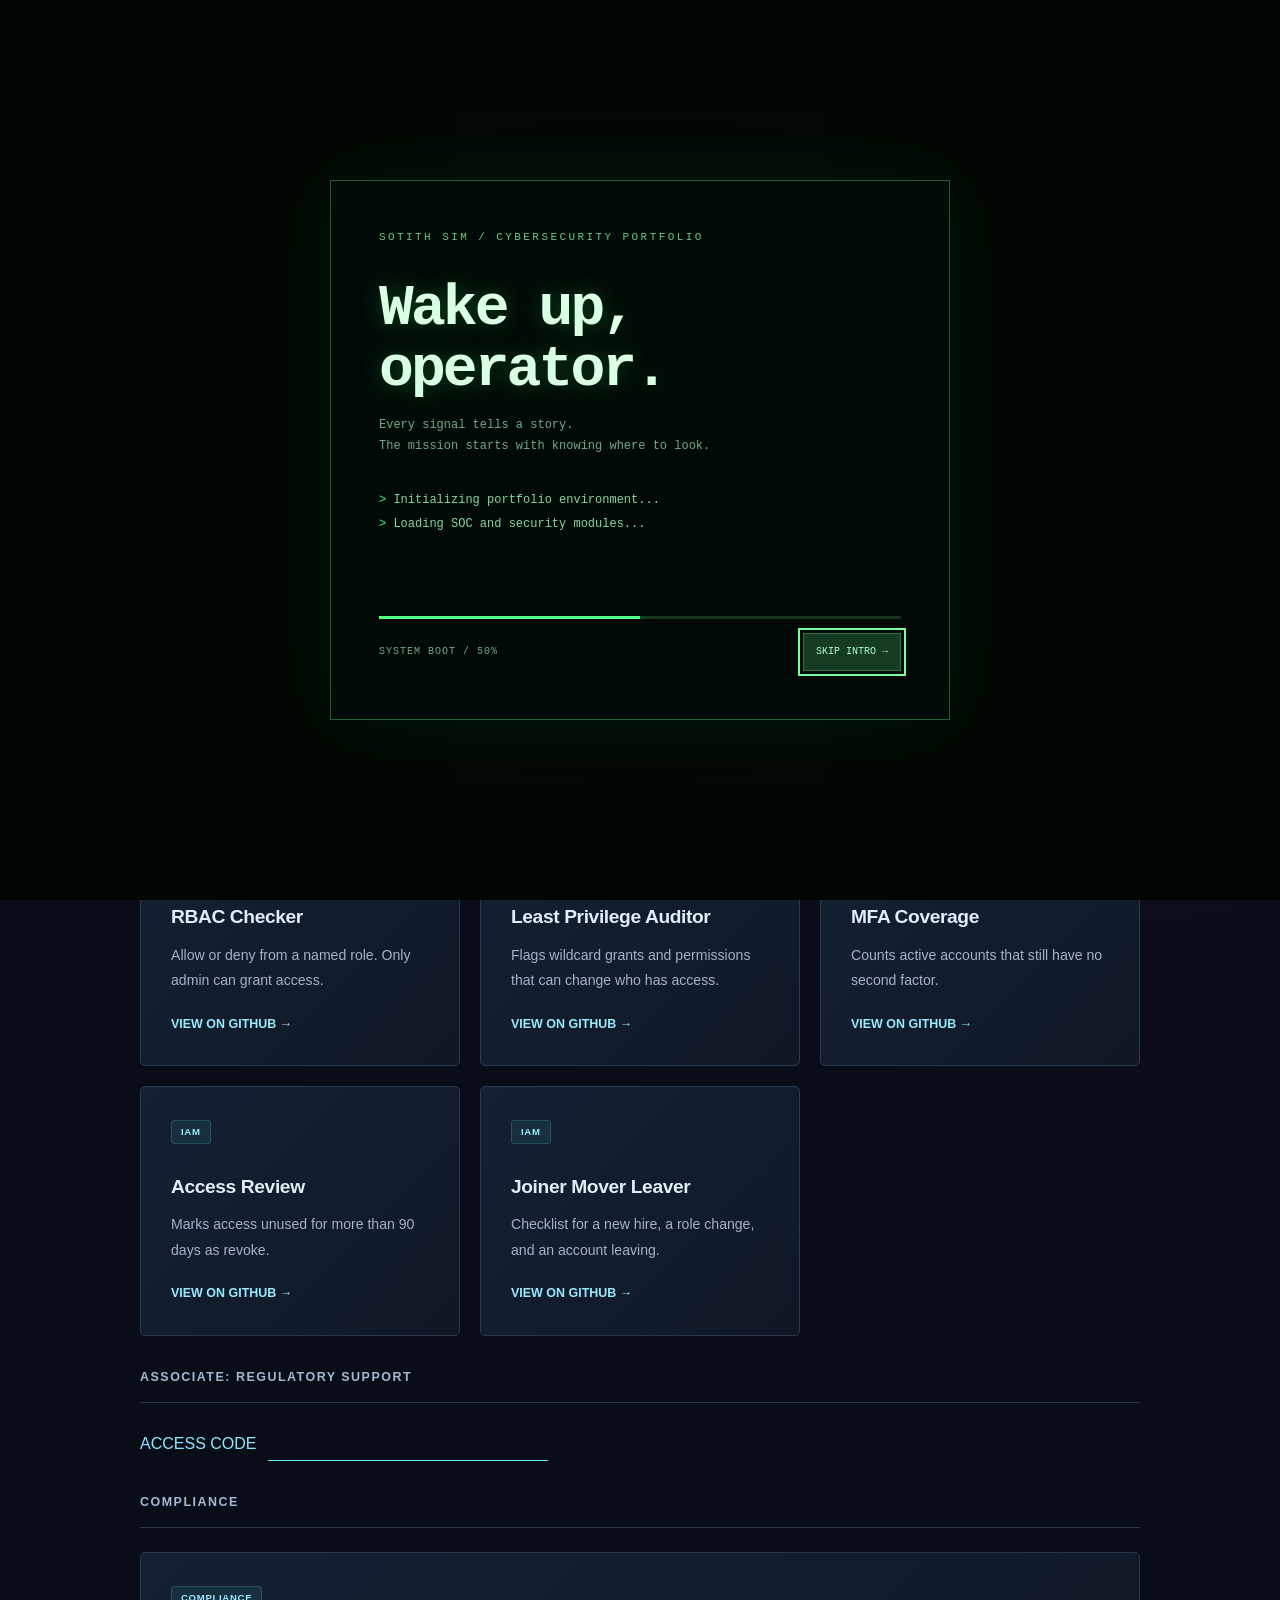
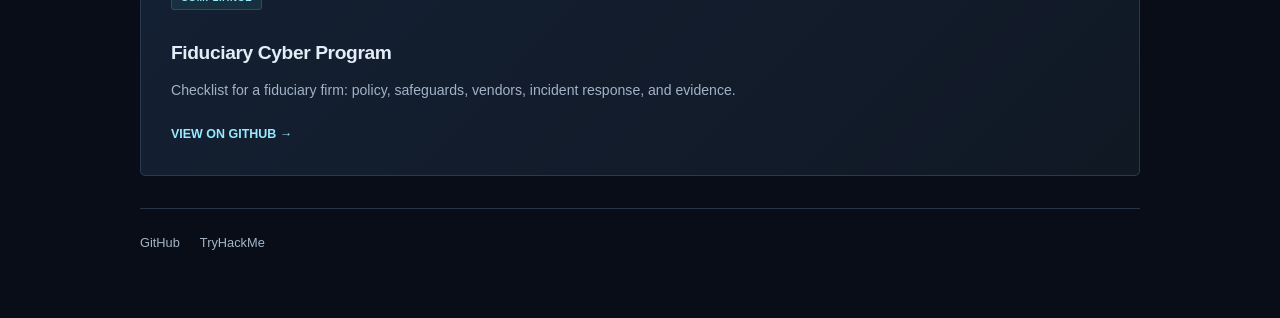
==== commit 06cd2c80: "Add the fiduciary cyber program to the hub. Built with Grok Build." ====
--- a/index.html
+++ b/index.html
@@ -43,7 +43,7 @@
         <div id="terminal-output" role="log" aria-label="Hub terminal output" aria-live="off"></div>
         <form id="hub-prompt" class="hub-prompt" hidden>
           <label for="hub-command">sotith@hub:~$</label>
-          <input id="hub-command" name="command" autocomplete="off" spellcheck="false" aria-label="Hub command" placeholder="Try soc, pentest, iam, or help" autocapitalize="off" />
+          <input id="hub-command" name="command" autocomplete="off" spellcheck="false" aria-label="Hub command" placeholder="Try soc, pentest, iam, compliance, or help" autocapitalize="off" />
         </form>
         <span class="terminal-cursor" id="boot-cursor">█</span>
       </div>
@@ -68,6 +68,11 @@
       </div>
     </section>
 
+    <section class="iam-section" id="compliance">
+      <h2 class="section-title">COMPLIANCE</h2>
+      <div class="hub-grid" id="compliance-grid"></div>
+    </section>
+
     <div class="hub-footer">
       <a href="https://github.com/sotithsim4-art" target="_blank">GitHub</a>
       <a href="https://tryhackme.com/p/sotithsim4" target="_blank">TryHackMe</a>
@@ -81,6 +86,7 @@
     renderHub();
     renderIam();
     initRegSupport();
+    renderCompliance();
 
     const lines = bootSequenceLines();
     const output = document.getElementById("terminal-output");
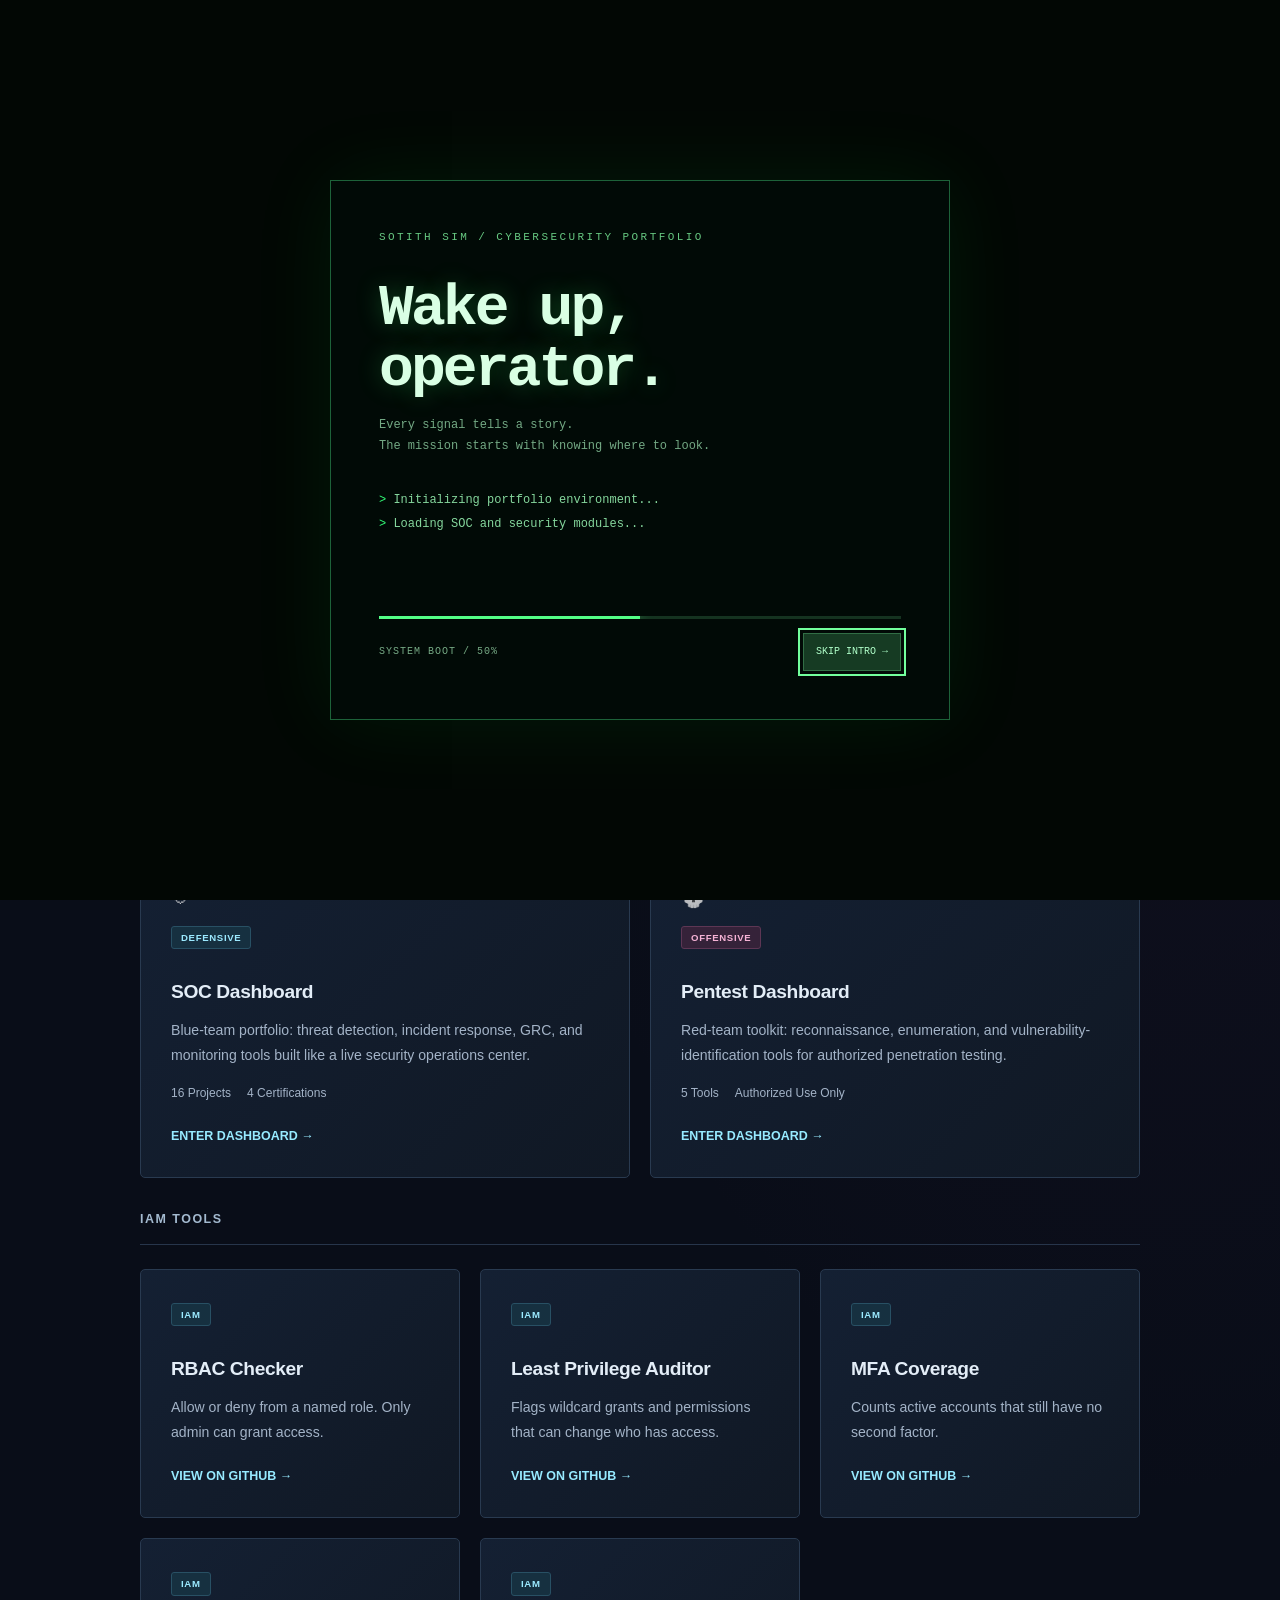
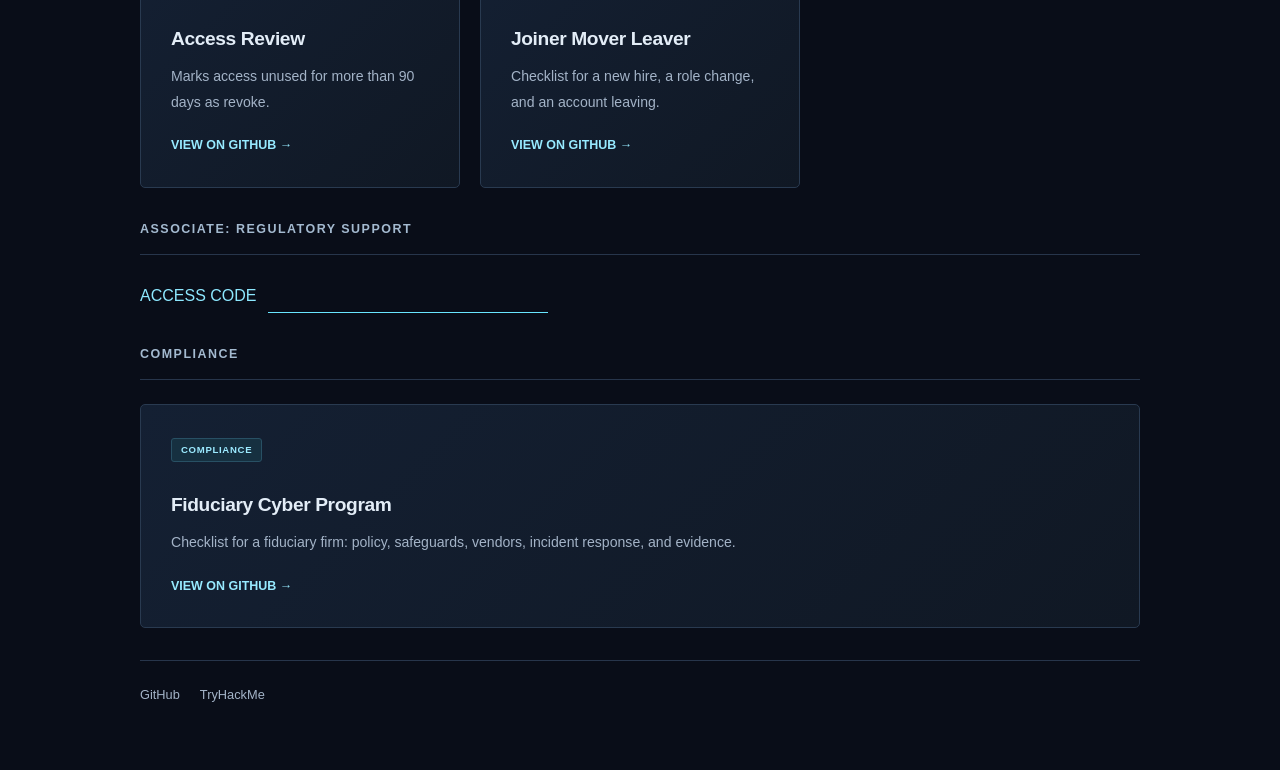
==== commit 9bc7bd49: "Add cyberpunk night-shift SOC analyst banner after intro" ====
--- a/index.html
+++ b/index.html
@@ -25,6 +25,11 @@
   <noscript><style>#matrix-intro{display:none}</style></noscript>
 
   <main class="hub-main">
+
+    <figure class="night-banner" aria-label="Illustration: an analyst working late at a rainy neon window">
+      <img src="night-shift.svg" alt="Cyberpunk illustration of a SOC analyst seen from behind, working at holographic monitors with threat alerts, a world map and a terminal, with a neon city outside the window" width="1280" height="720" decoding="async" fetchpriority="high" />
+      <figcaption><span>NIGHT SHIFT</span> / SOC ANALYST ONLINE</figcaption>
+    </figure>
 
     <div class="hub-header">
       <div class="logo">CYBERSEC</div>
--- a/cyberpunk.css
+++ b/cyberpunk.css
@@ -12,3 +12,13 @@
 .zen .system-status,.zen .system-status.critical{color:#9cacc0;border-color:#27354b}.zen .hub-prompt input{color:#b0eaff}.zen .hub-prompt label{color:#8de8ff}.zen .hub-card-icon{filter:grayscale(1);opacity:.8}.zen .hub-card-cta{color:#97eaff}
 .zen a:focus-visible,.zen input:focus-visible,.zen summary:focus-visible{outline-color:#f2a3d5}.zen .section-title{color:#a4bad0}.zen .project-link{color:#9ae7fc}
 @media(max-width:900px){.zen .stat-card:nth-child(-n+2){border-color:var(--border)}}
+
+/* Night-shift banner shown after the intro */
+.night-banner{position:relative;margin:0 0 36px;border:1px solid #2b4256;border-radius:6px;overflow:hidden;background:#06090f;box-shadow:0 0 0 1px #ff4fd81f,0 0 36px #5ce1ff1f,0 0 70px #c04bff14;animation:nightIn .9s ease both}
+.night-banner img{display:block;width:100%;height:auto;max-height:46vh;object-fit:cover;object-position:60% 50%}
+.night-banner::after{content:'';position:absolute;inset:0;pointer-events:none;background:linear-gradient(to bottom,transparent 55%,#090d18 100%),repeating-linear-gradient(to bottom,#ffffff06 0,#ffffff06 1px,transparent 1px,transparent 3px)}
+.night-banner figcaption{position:absolute;left:18px;bottom:14px;z-index:1;font:600 11px Consolas,'Courier New',monospace;letter-spacing:.2em;color:#9beaff;text-shadow:0 0 12px #5ee6ff80}
+.night-banner figcaption span{color:#ff8bd6}
+@keyframes nightIn{from{opacity:0;transform:translateY(10px)}to{opacity:1;transform:none}}
+@media(prefers-reduced-motion:reduce){.night-banner{animation:none}}
+@media(max-width:600px){.night-banner img{max-height:none;aspect-ratio:16/10}.night-banner figcaption{font-size:9px;left:12px;bottom:10px}}
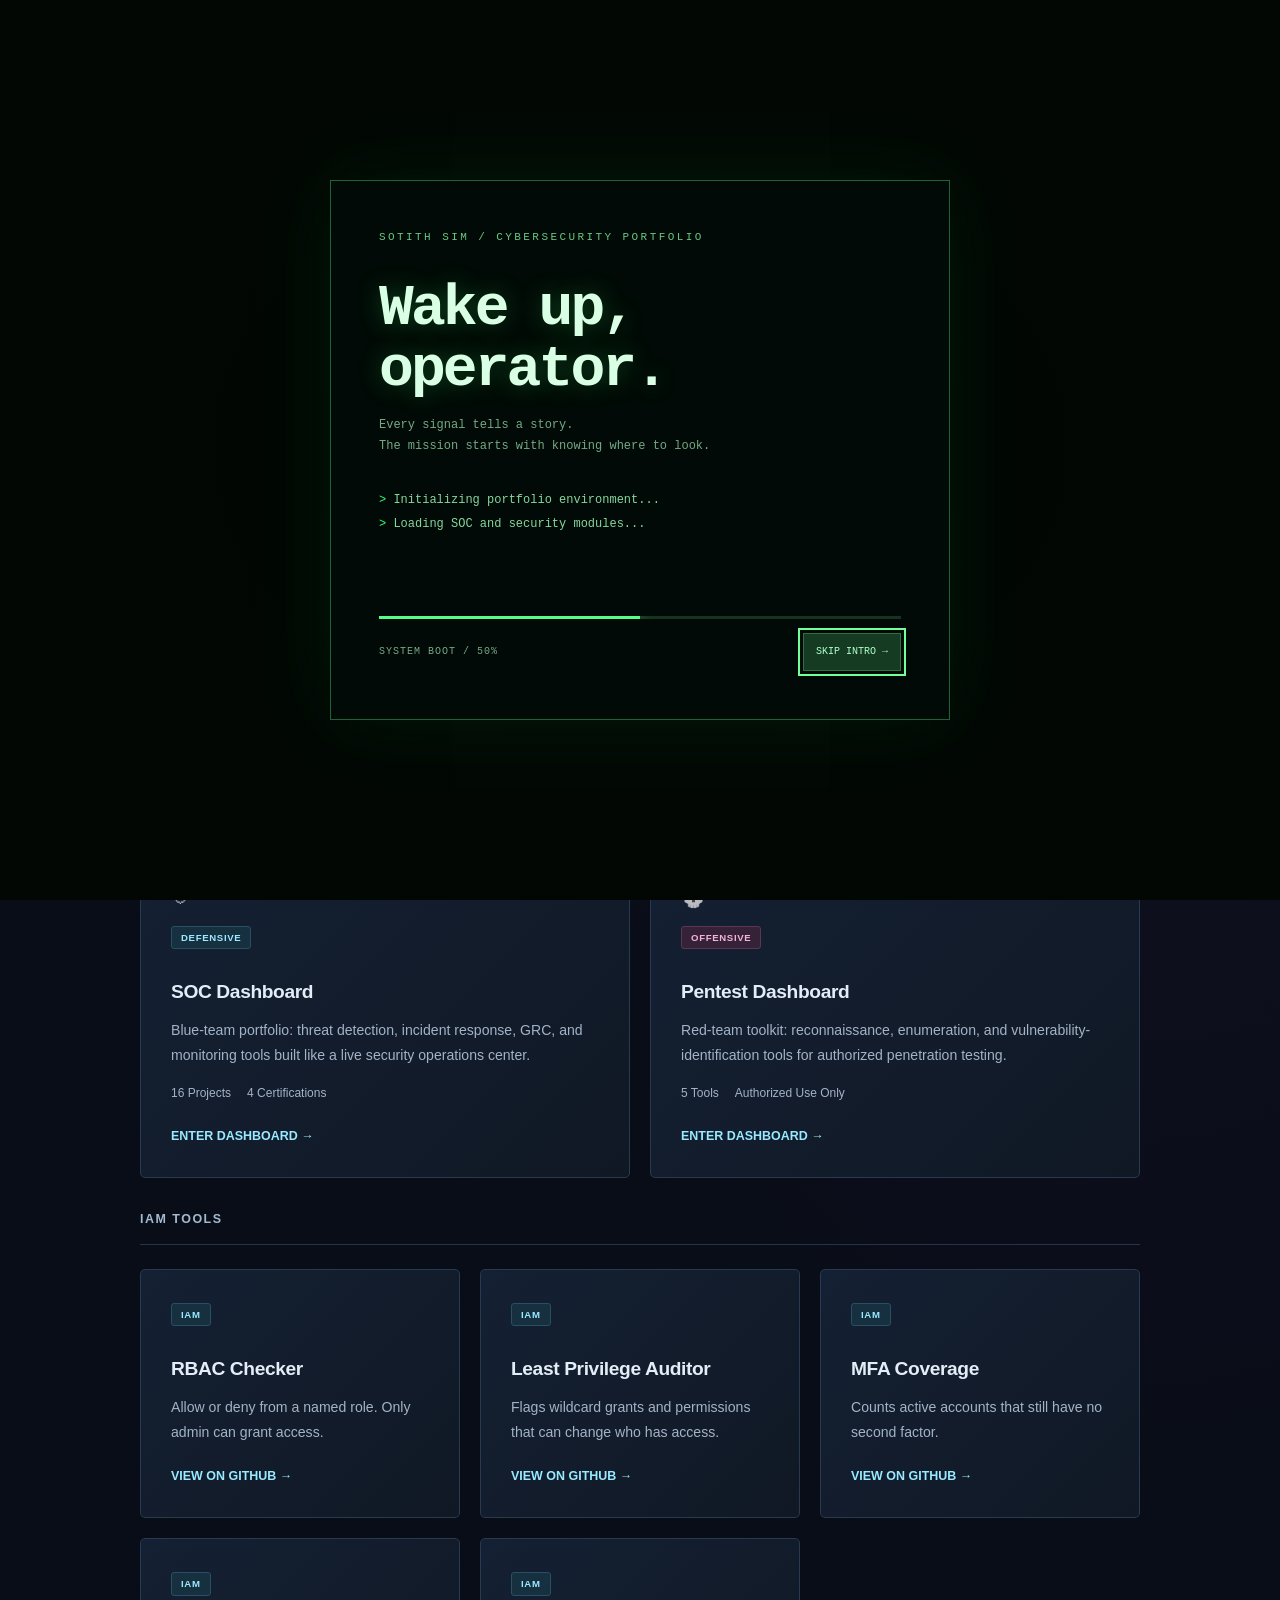
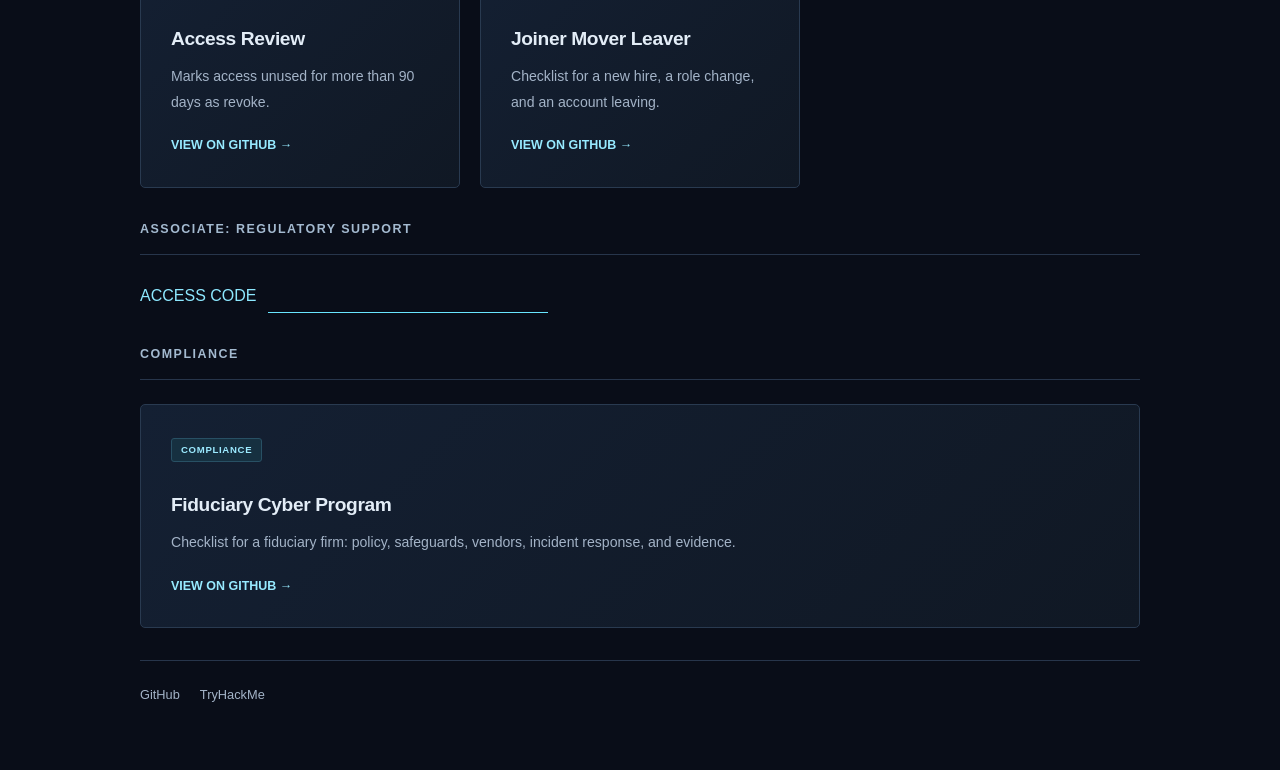
==== commit 6765b961: "Add cyberpunk Matrix red pill and blue pill to hub" ====
--- a/index.html
+++ b/index.html
@@ -24,6 +24,69 @@
   </section>
   <noscript><style>#matrix-intro{display:none}</style></noscript>
 
+  <canvas id="pill-rain-l" class="pill-rain pill-rain-l" aria-hidden="true"></canvas><canvas id="pill-rain-r" class="pill-rain pill-rain-r" aria-hidden="true"></canvas>
+  <a class="pill-side pill-red" href="pentest-dashboard.html" aria-label="RED PILL: Take it and see how deep the rabbit hole goes.">
+    <span class="pill-tag">[ OFFENSIVE // PENTEST ]</span>
+    <span class="pill-stage">
+      <svg class="pill-svg" viewBox="0 0 240 120" width="240" height="120" aria-hidden="true">
+        <defs>
+          <linearGradient id="prg" x1="0" y1="0" x2="0" y2="1"><stop offset="0" stop-color="#ff3355"/><stop offset=".55" stop-color="#8a0018"/><stop offset="1" stop-color="#05060a"/></linearGradient>
+          <linearGradient id="prd" x1="0" y1="0" x2="0" y2="1"><stop offset="0" stop-color="#1c2a22"/><stop offset="1" stop-color="#030806"/></linearGradient>
+          <pattern id="prs" width="4" height="4" patternUnits="userSpaceOnUse"><rect width="4" height="1.2" fill="#000" opacity=".35"/></pattern>
+          <clipPath id="prc"><rect x="24" y="28" width="192" height="64" rx="32"/></clipPath>
+        </defs>
+        <g clip-path="url(#prc)">
+          <rect x="24" y="28" width="96" height="64" fill="url(#prd)"/>
+          <rect x="120" y="28" width="96" height="64" fill="url(#prg)"/>
+          <g class="pill-code" font-family="monospace" font-size="9" fill="#33ff88" opacity=".85">
+            <text x="30" y="44">01101 ア ネ</text><text x="30" y="58">1 0 ハ 1 0 ス</text><text x="30" y="72">ト 0110 ナ</text><text x="30" y="86">1001 ニ 01</text>
+          </g>
+          <rect x="24" y="28" width="192" height="64" fill="url(#prs)"/>
+          <rect x="34" y="34" width="172" height="8" rx="4" fill="#fff" opacity=".35"/>
+          <rect x="118" y="28" width="3" height="64" fill="#000" opacity=".8"/>
+          <rect class="pill-scan" x="24" y="28" width="192" height="6" fill="#fff" opacity=".35"/>
+        </g>
+        <rect x="24" y="28" width="192" height="64" rx="32" fill="none" stroke="#ff2a4d" stroke-width="2.5"/>
+        <rect x="24" y="28" width="192" height="64" rx="32" fill="none" stroke="#fff" stroke-opacity=".5" stroke-width=".6"/>
+        <path d="M8 16 H28 M8 16 V36 M232 104 H212 M232 104 V84" stroke="#ff2a4d" stroke-width="2" fill="none"/>
+      </svg>
+    </span>
+    <span class="pill-label" data-text="RED PILL">RED PILL</span>
+    <span class="pill-sub">Take it and see how deep the rabbit hole goes.</span>
+    <span class="pill-quote">&gt; You stay in Wonderland, and I show you how far it goes.<i class="pill-caret">_</i></span>
+  </a>
+  <a class="pill-side pill-blue" href="soc-dashboard.html" aria-label="BLUE PILL: Take it and stay in the SOC. Protect the system.">
+    <span class="pill-tag">[ DEFENSIVE // SOC ]</span>
+    <span class="pill-stage">
+      <svg class="pill-svg" viewBox="0 0 240 120" width="240" height="120" aria-hidden="true">
+        <defs>
+          <linearGradient id="pbg" x1="0" y1="0" x2="0" y2="1"><stop offset="0" stop-color="#3fa9ff"/><stop offset=".55" stop-color="#0b2f8c"/><stop offset="1" stop-color="#05060a"/></linearGradient>
+          <linearGradient id="pbd" x1="0" y1="0" x2="0" y2="1"><stop offset="0" stop-color="#1c2a22"/><stop offset="1" stop-color="#030806"/></linearGradient>
+          <pattern id="pbs" width="4" height="4" patternUnits="userSpaceOnUse"><rect width="4" height="1.2" fill="#000" opacity=".35"/></pattern>
+          <clipPath id="pbc"><rect x="24" y="28" width="192" height="64" rx="32"/></clipPath>
+        </defs>
+        <g clip-path="url(#pbc)">
+          <rect x="24" y="28" width="96" height="64" fill="url(#pbd)"/>
+          <rect x="120" y="28" width="96" height="64" fill="url(#pbg)"/>
+          <g class="pill-code" font-family="monospace" font-size="9" fill="#33ff88" opacity=".85">
+            <text x="30" y="44">01101 ア ネ</text><text x="30" y="58">1 0 ハ 1 0 ス</text><text x="30" y="72">ト 0110 ナ</text><text x="30" y="86">1001 ニ 01</text>
+          </g>
+          <rect x="24" y="28" width="192" height="64" fill="url(#pbs)"/>
+          <rect x="34" y="34" width="172" height="8" rx="4" fill="#fff" opacity=".35"/>
+          <rect x="118" y="28" width="3" height="64" fill="#000" opacity=".8"/>
+          <rect class="pill-scan" x="24" y="28" width="192" height="6" fill="#fff" opacity=".35"/>
+        </g>
+        <rect x="24" y="28" width="192" height="64" rx="32" fill="none" stroke="#2ea0ff" stroke-width="2.5"/>
+        <rect x="24" y="28" width="192" height="64" rx="32" fill="none" stroke="#fff" stroke-opacity=".5" stroke-width=".6"/>
+        <path d="M8 16 H28 M8 16 V36 M232 104 H212 M232 104 V84" stroke="#2ea0ff" stroke-width="2" fill="none"/>
+      </svg>
+    </span>
+    <span class="pill-label" data-text="BLUE PILL">BLUE PILL</span>
+    <span class="pill-sub">Take it and stay in the SOC. Protect the system.</span>
+    <span class="pill-quote">&gt; The story ends. You wake up and defend the network.<i class="pill-caret">_</i></span>
+  </a>
+  <script src="pills.js" defer></script>
+
   <main class="hub-main">
 
     <figure class="night-banner" aria-label="Illustration: an analyst working late at a rainy neon window">
--- a/cyberpunk.css
+++ b/cyberpunk.css
@@ -22,3 +22,60 @@
 @keyframes nightIn{from{opacity:0;transform:translateY(10px)}to{opacity:1;transform:none}}
 @media(prefers-reduced-motion:reduce){.night-banner{animation:none}}
 @media(max-width:600px){.night-banner img{max-height:none;aspect-ratio:16/10}.night-banner figcaption{font-size:9px;left:12px;bottom:10px}}
+
+/* Red pill (left) and blue pill (right), shown after the intro */
+.pill-rain{position:fixed;top:0;bottom:0;width:min(21vw,300px);height:100vh;z-index:0;pointer-events:none;opacity:0;transition:opacity 1.2s ease}
+.pill-rain-l{left:0;-webkit-mask-image:linear-gradient(to right,#000 25%,transparent);mask-image:linear-gradient(to right,#000 25%,transparent)}
+.pill-rain-r{right:0;-webkit-mask-image:linear-gradient(to left,#000 25%,transparent);mask-image:linear-gradient(to left,#000 25%,transparent)}
+.pills-on .pill-rain{opacity:.5}
+.pill-side{position:fixed;top:50%;z-index:5;width:min(19vw,260px);display:flex;flex-direction:column;align-items:center;text-align:center;text-decoration:none;font-family:Consolas,'Courier New',monospace;opacity:0;pointer-events:none;transform:translateY(-50%) translateY(14px);transition:opacity 1.1s ease .5s,transform 1.1s ease .5s}
+.pill-red{left:max(14px,2vw);--g:255,60,80;color:#ff9aa6}
+.pill-blue{right:max(14px,2vw);--g:70,150,255;color:#9cc8ff}
+.pills-on .pill-side{opacity:1;pointer-events:auto;transform:translateY(-50%)}
+.pill-svg{width:100%;height:auto;filter:drop-shadow(0 0 18px rgba(var(--g),.65)) drop-shadow(0 0 44px rgba(var(--g),.35));transition:transform .35s ease,filter .35s ease}
+.pill-side:hover .pill-svg,.pill-side:focus-visible .pill-svg{filter:drop-shadow(0 0 26px rgba(var(--g),.95)) drop-shadow(0 0 64px rgba(var(--g),.6))}
+.pill-red:hover .pill-svg{transform:rotate(-14deg) scale(1.08)}
+.pill-blue:hover .pill-svg{transform:rotate(14deg) scale(1.08)}
+.pill-side:focus-visible{outline:1px dashed rgba(var(--g),.8);outline-offset:8px}
+.pill-label{margin-top:6px;font-weight:700;font-size:15px;letter-spacing:.28em;text-shadow:0 0 14px rgba(var(--g),.8)}
+.pill-sub{margin-top:8px;font-size:11px;line-height:1.5;color:#b9c7d8;max-width:210px}
+.pill-quote{margin-top:10px;font-size:10px;font-style:italic;color:rgba(var(--g),.0);transition:color .35s ease;max-width:200px;line-height:1.5}
+.pill-side:hover .pill-quote,.pill-side:focus-visible .pill-quote{color:rgb(var(--g))}
+@media(max-width:1280px){
+  .pill-rain{display:none}
+  .pill-side{top:auto;bottom:14px;width:112px;transform:translateY(14px)}
+  .pills-on .pill-side{transform:none}
+  .pill-sub,.pill-quote{display:none}
+  .pill-label{font-size:10px;letter-spacing:.2em}
+  .pill-red .pill-svg,.pill-blue .pill-svg{transform:none}
+  .pill-red:hover .pill-svg,.pill-blue:hover .pill-svg{transform:scale(1.08)}
+}
+@media(prefers-reduced-motion:reduce){.pill-side,.pill-svg,.pill-rain{transition:none}}
+
+/* Cyberpunk and Matrix pill upgrade */
+.pill-side{font-family:'Share Tech Mono',Consolas,'Courier New',monospace}
+.pill-stage{position:relative;display:block;width:100%;padding:14px 0;margin:4px 0;background:radial-gradient(ellipse at center,rgba(var(--g),.22),transparent 68%)}
+.pill-stage::before{content:'';position:absolute;left:8%;right:8%;top:50%;height:1px;background:linear-gradient(90deg,transparent,rgba(var(--g),.8),transparent);opacity:.6;box-shadow:0 0 12px rgba(var(--g),.9)}
+.pill-tag{font-size:10px;letter-spacing:.22em;color:#46ff9a;text-shadow:0 0 10px #1eff7a99;border:1px solid #1eff7a55;padding:3px 8px;background:#02150a99}
+.pill-svg{position:relative;filter:drop-shadow(0 0 10px rgba(var(--g),.9)) drop-shadow(0 0 30px rgba(var(--g),.6)) drop-shadow(0 0 70px rgba(var(--g),.35));animation:pillFloat 4s ease-in-out infinite}
+.pill-blue .pill-svg{animation-delay:-2s}
+.pill-code{animation:pillCode 2.2s steps(4) infinite}
+.pill-scan{animation:pillScan 2.6s linear infinite}
+.pill-label{position:relative;color:#fff;font-size:17px;letter-spacing:.32em;text-shadow:0 0 8px rgba(var(--g),1),0 0 22px rgba(var(--g),.8),2px 0 rgba(255,0,80,.55),-2px 0 rgba(0,220,255,.55);animation:pillGlitch 5s steps(1) infinite}
+.pill-sub{color:#8cffc0;text-shadow:0 0 8px #1eff7a55;font-size:11px}
+.pill-sub::before{content:'> '}
+.pill-quote{color:rgba(var(--g),0);min-height:3em}
+.pill-caret{animation:pillBlink 1s steps(1) infinite}
+.pill-side::after{content:'';position:absolute;inset:-10px;pointer-events:none;background:repeating-linear-gradient(to bottom,transparent 0 2px,rgba(0,0,0,.22) 2px 3px);mix-blend-mode:multiply;opacity:.5}
+@keyframes pillFloat{0%,100%{transform:translateY(0) rotate(var(--r,0deg))}50%{transform:translateY(-8px) rotate(var(--r,0deg))}}
+@keyframes pillScan{0%{transform:translateY(-10px)}100%{transform:translateY(70px)}}
+@keyframes pillCode{0%{transform:translateY(0)}100%{transform:translateY(-6px)}}
+@keyframes pillBlink{50%{opacity:0}}
+@keyframes pillGlitch{0%,92%,100%{transform:none;clip-path:none}93%{transform:translate(-3px,1px);clip-path:inset(10% 0 55% 0)}94%{transform:translate(3px,-1px);clip-path:inset(55% 0 5% 0)}95%{transform:none}}
+.pill-red .pill-svg{--r:-18deg;transform:none}
+.pill-blue .pill-svg{--r:18deg;transform:none}
+.pill-red:hover .pill-svg,.pill-blue:hover .pill-svg{transform:none;filter:drop-shadow(0 0 16px rgba(var(--g),1)) drop-shadow(0 0 50px rgba(var(--g),.85)) drop-shadow(0 0 110px rgba(var(--g),.6))}
+.pill-side:hover .pill-quote,.pill-side:focus-visible .pill-quote{color:#7dffb4;text-shadow:0 0 8px #1eff7a88}
+.pill-side:hover .pill-tag{background:#0a3a1e;border-color:#46ff9a}
+@media(max-width:1280px){.pill-tag,.pill-stage::before{display:none}.pill-stage{padding:0;background:none}.pill-svg{animation:none;--r:0deg}.pill-side::after{display:none}.pill-label{font-size:10px}}
+@media(prefers-reduced-motion:reduce){.pill-svg,.pill-code,.pill-scan,.pill-label,.pill-caret{animation:none}}
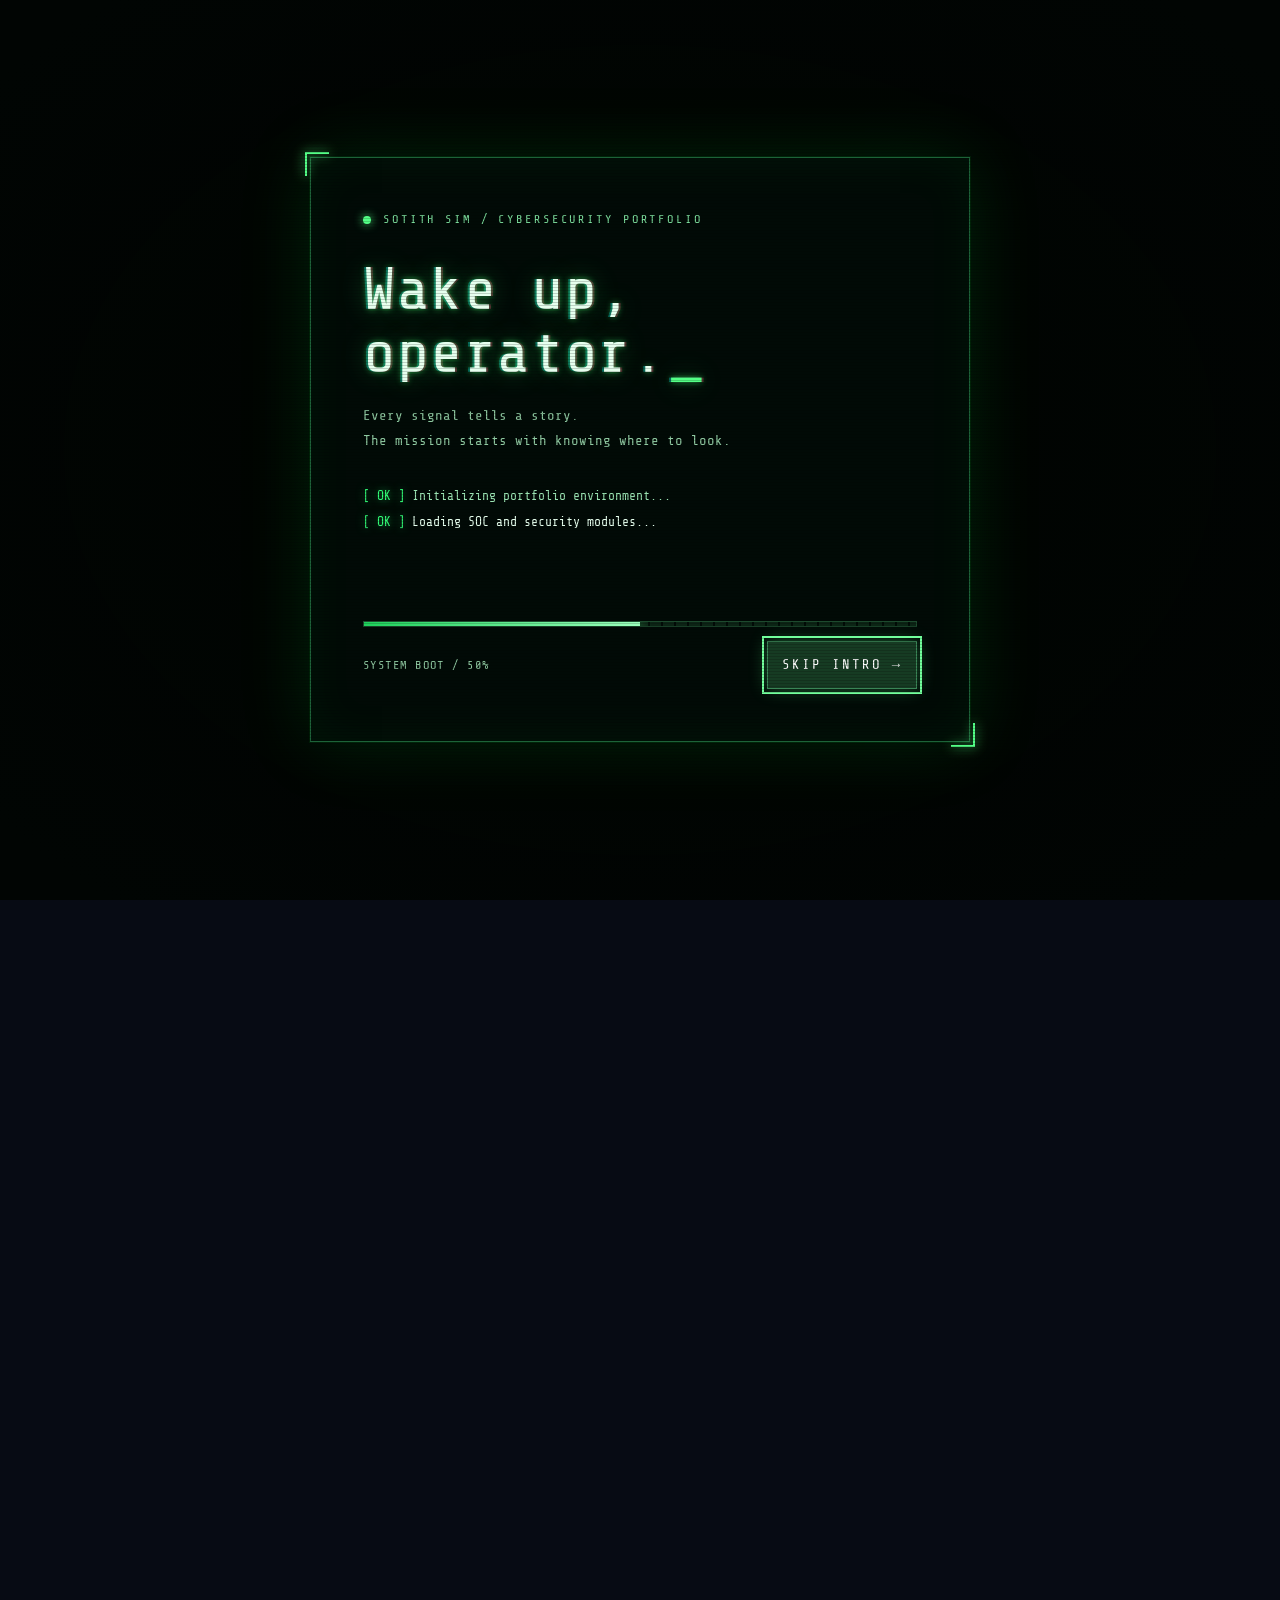
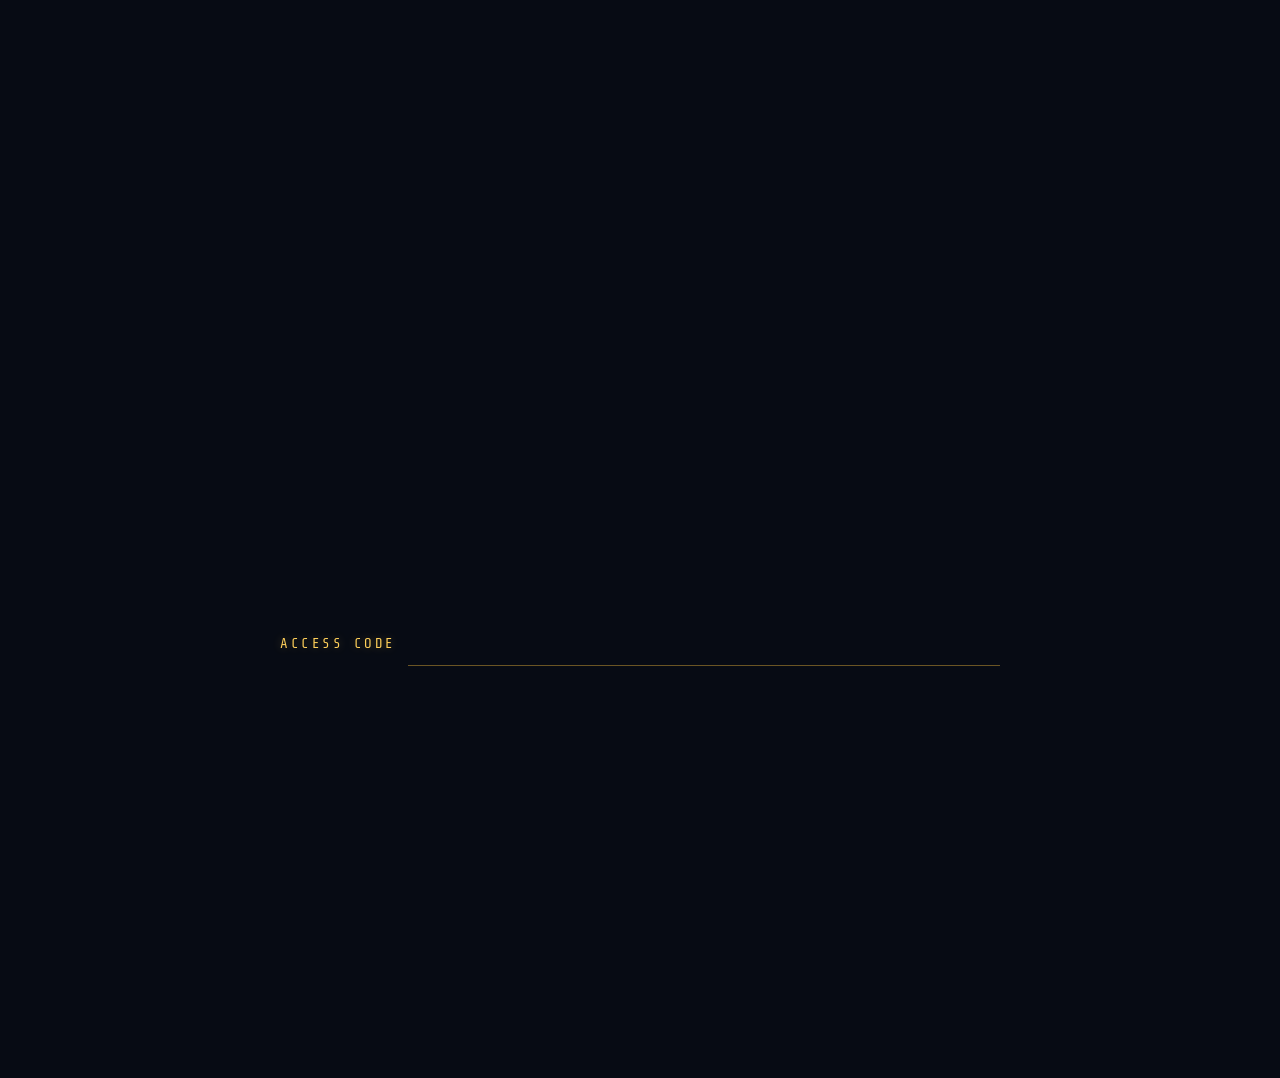
==== commit 1f1a5ea8: "Visual upgrade and mobile layout: pages" ====
--- a/index.html
+++ b/index.html
@@ -2,12 +2,17 @@
 <html lang="en">
 <head>
   <meta charset="UTF-8" />
-  <meta name="viewport" content="width=device-width, initial-scale=1.0"/>
+  <meta name="viewport" content="width=device-width, initial-scale=1, viewport-fit=cover" />
   <title>Sotith Sim | Cybersecurity Hub</title>
+  <link rel="icon" href="data:image/svg+xml,%3Csvg xmlns='http://www.w3.org/2000/svg' viewBox='0 0 32 32'%3E%3Crect width='32' height='32' rx='4' fill='%23020b07'/%3E%3Crect x='1' y='1' width='30' height='30' rx='3' fill='none' stroke='%2339ff88' stroke-width='2'/%3E%3Ctext x='16' y='23' font-family='monospace' font-size='20' font-weight='700' text-anchor='middle' fill='%2339ff88'%3ES%3C/text%3E%3C/svg%3E" />
+  <style>.pill-side,.pill-rain{position:fixed;opacity:0;pointer-events:none}</style>
+  <link rel="preconnect" href="https://fonts.googleapis.com" />
+  <link rel="preconnect" href="https://fonts.gstatic.com" crossorigin />
+  <link rel="stylesheet" href="https://fonts.googleapis.com/css2?family=Share+Tech+Mono&display=swap" />
   <link rel="stylesheet" href="style.css" />
   <link rel="stylesheet" href="zen.css" />
-  <link rel="stylesheet" href="cyberpunk.css" />
-  <link rel="stylesheet" href="matrix-intro.css" />
+  <link rel="stylesheet" href="cyberpunk.css?v=20261027m" />
+  <link rel="stylesheet" href="matrix-intro.css?v=20261027m" />
 </head>
 <body class="hub-body zen">
   <section id="matrix-intro" aria-label="Portfolio startup">
@@ -85,7 +90,7 @@
     <span class="pill-sub">Take it and stay in the SOC. Protect the system.</span>
     <span class="pill-quote">&gt; The story ends. You wake up and defend the network.<i class="pill-caret">_</i></span>
   </a>
-  <script src="pills.js" defer></script>
+  <script src="pills.js?v=20261027m" defer></script>
 
   <main class="hub-main">
 
@@ -97,8 +102,26 @@
     <div class="hub-header">
       <div class="logo">CYBERSEC</div>
       <h1 class="hub-title">SELECT DASHBOARD</h1>
-      <p class="hub-tagline">Sotith Sim — SOC Analyst • Army Veteran • Cybersecurity</p>
-    </div>
+      <p class="hub-tagline"><b>Sotith Sim</b><span class="sep">/</span>SOC Analyst<span class="sep">/</span>Army Veteran<span class="sep">/</span>Cybersecurity</p>
+    </div>
+
+    <section class="pill-choose" aria-label="Choose your pill">
+      <p class="pill-choose-title">CHOOSE YOUR PILL</p>
+      <div class="pill-choose-grid">
+        <a class="pill-card pill-card-red" href="pentest-dashboard.html" aria-label="Red pill, offensive: open the pentest dashboard">
+          <span class="pc-tag">[ OFFENSIVE ]</span>
+          <span class="pc-capsule" aria-hidden="true"><i class="pc-dark">01ア10</i><i class="pc-lit"></i></span>
+          <span class="pc-label">RED PILL</span>
+          <span class="pc-sub">Pentest dashboard</span>
+        </a>
+        <a class="pill-card pill-card-blue" href="soc-dashboard.html" aria-label="Blue pill, defensive: open the SOC dashboard">
+          <span class="pc-tag">[ DEFENSIVE ]</span>
+          <span class="pc-capsule" aria-hidden="true"><i class="pc-dark">10ネ01</i><i class="pc-lit"></i></span>
+          <span class="pc-label">BLUE PILL</span>
+          <span class="pc-sub">SOC dashboard</span>
+        </a>
+      </div>
+    </section>
 
     <div class="hub-terminal">
       <div class="terminal-header">
@@ -148,8 +171,9 @@
 
   </main>
 
-  <script src="matrix-intro.js"></script>
-  <script src="dashboards.js"></script>
+  <script src="theme.js?v=20261027m"></script>
+  <script src="matrix-intro.js?v=20261027m"></script>
+  <script src="dashboards.js?v=20261027m"></script>
   <script>
     renderHub();
     renderIam();
@@ -198,7 +222,7 @@
       document.getElementById("boot-cursor").hidden = true;
       form.hidden = false;
       title.textContent = "HUB SHELL";
-      input.focus();
+      input.focus({ preventScroll: true });
 
       input.addEventListener("keydown", (event) => {
         if (event.key !== "ArrowUp" && event.key !== "ArrowDown") return;
--- a/cyberpunk.css
+++ b/cyberpunk.css
@@ -79,3 +79,330 @@
 .pill-side:hover .pill-tag{background:#0a3a1e;border-color:#46ff9a}
 @media(max-width:1280px){.pill-tag,.pill-stage::before{display:none}.pill-stage{padding:0;background:none}.pill-svg{animation:none;--r:0deg}.pill-side::after{display:none}.pill-label{font-size:10px}}
 @media(prefers-reduced-motion:reduce){.pill-svg,.pill-code,.pill-scan,.pill-label,.pill-caret{animation:none}}
+
+/* ===== THEME PASS: Matrix x cyberpunk design system (red = offensive, blue = defensive) ===== */
+:root{--n-green:#39ff88;--n-cyan:#5ce1ff;--n-mag:#ff4fd8;--n-red:#ff3d5a;--n-blue:#3fa9ff;--mono:'Share Tech Mono',Consolas,'Courier New',monospace}
+body.zen{--a:92,225,255;--a2:57,255,136;--c:var(--a);background:radial-gradient(ellipse at 90% 0,#53285a30,transparent 45%),radial-gradient(ellipse at 0 100%,#0b3a4a30,transparent 50%),linear-gradient(#5ce1ff09 1px,transparent 1px) 0 0/48px 48px,linear-gradient(90deg,#5ce1ff09 1px,transparent 1px) 0 0/48px 48px,#070b14;background-attachment:fixed}
+body.theme-soc{--a:63,169,255;--a2:57,255,136}
+body.theme-pen{--a:255,61,90;--a2:255,79,216}
+#bg-rain{position:fixed;inset:0;width:100%;height:100%;z-index:-1;opacity:.11;pointer-events:none}
+body.zen::after{content:'';position:fixed;inset:0;z-index:9000;pointer-events:none;background:repeating-linear-gradient(to bottom,transparent 0 2px,rgba(0,0,0,.09) 2px 3px),radial-gradient(ellipse at center,transparent 62%,rgba(0,0,0,.42) 100%)}
+.zen :focus-visible{outline-color:rgb(var(--a))}
+.zen .hub-title:focus,.zen .hub-title:focus-visible{outline:none}
+
+/* Hub header */
+.zen .hub-header .logo{font-family:var(--mono);font-size:.82rem;letter-spacing:.36em;color:var(--n-green);text-shadow:0 0 12px #39ff8877;margin-bottom:14px}
+.zen .hub-header .logo::before{content:'// ';color:var(--n-mag);letter-spacing:0}
+.zen .hub-header .logo::after{content:'.HUB';color:#8dffbd}
+.zen .hub-title{font-family:var(--mono);font-weight:400;text-transform:uppercase;letter-spacing:.12em;font-size:clamp(1.55rem,6.6vw,3.7rem);line-height:1.06;color:#eafff3;text-shadow:0 0 8px #39ff886e,0 0 34px #39ff8838,2px 0 #ff2a6d55,-2px 0 #00e5ff55;margin-bottom:16px;animation:titleGlitch 8s steps(1) infinite}
+.zen .hub-tagline{font-family:var(--mono);font-size:clamp(.82rem,2.6vw,1rem);letter-spacing:.06em;color:#c5d3e3;line-height:1.7}
+.zen .hub-tagline .sep{color:var(--n-mag);margin:0 .5em;text-shadow:0 0 8px #ff4fd8aa}
+.zen .hub-tagline b{font-weight:400;color:#8de8ff}
+@keyframes titleGlitch{0%,94%,100%{transform:none;clip-path:none}95%{transform:translate(-3px,1px);clip-path:inset(15% 0 50% 0)}96%{transform:translate(3px,-1px);clip-path:inset(55% 0 10% 0)}97%{transform:none;clip-path:none}}
+
+/* Section labels: // IAM.TOOLS */
+.zen .section-title{display:flex;align-items:center;gap:.9em;font-family:var(--mono);font-weight:400;font-size:.86rem;letter-spacing:.3em;text-transform:uppercase;color:rgb(var(--c));border:0;padding:0;margin-bottom:22px;text-shadow:0 0 14px rgba(var(--c),.45)}
+.zen .section-title::before{content:'//';color:var(--n-mag);letter-spacing:0;text-shadow:0 0 10px #ff4fd88a}
+.zen .section-title::after{content:'';flex:1;height:1px;background:linear-gradient(90deg,rgba(var(--c),.6),transparent)}
+#iam{--c:57,255,136}#reg-support{--c:255,208,90}#compliance{--c:255,79,216}
+
+/* Terminals */
+.zen .hub-terminal,.zen .terminal-section{position:relative;background:#030a07;border:1px solid #1d6239;border-radius:4px;overflow:hidden;box-shadow:0 0 0 1px #39ff8812,0 0 32px #39ff8820,inset 0 0 44px #39ff8808}
+.zen .hub-terminal::after{content:'';position:absolute;left:0;right:0;top:0;height:60px;pointer-events:none;background:linear-gradient(to bottom,transparent,#39ff8810,transparent);animation:termSweep 6s linear infinite}
+@keyframes termSweep{from{transform:translateY(-70px)}to{transform:translateY(420px)}}
+.zen .terminal-header{background:linear-gradient(90deg,#0b2a18,#07140d);border-bottom:1px solid #1d6239}
+.zen .terminal-title{font-family:var(--mono);color:#7dffb4;letter-spacing:.26em;font-size:.72rem}
+.zen .terminal-title::before{content:'■ ';color:#39ff88}
+.zen .terminal-dot{opacity:1;box-shadow:0 0 6px currentColor}
+.zen .terminal-dot.red{color:#ff3d5a}.zen .terminal-dot.yellow{color:#ffd05a}.zen .terminal-dot.green{color:#39ff88}
+.zen .terminal-body{font-family:var(--mono);color:#9bffc6;font-size:.9rem;line-height:1.85}
+.zen .terminal-line-cmd{color:var(--n-cyan)}.zen .terminal-line-out{color:#9bffc6}
+.zen .hub-prompt label{font-family:var(--mono);color:var(--n-green);text-shadow:0 0 8px #39ff8888}
+.zen .hub-prompt input{font-family:var(--mono);color:#e6ffee;caret-color:var(--n-green);border-bottom:1px solid #1d6239;padding:4px 2px}
+.zen .hub-prompt input:focus{border-bottom-color:var(--n-green);box-shadow:0 8px 14px -10px #39ff88}
+.zen .hub-prompt input::placeholder{color:#62b384}
+.zen .terminal-cursor{color:var(--n-green);text-shadow:0 0 8px #39ff88}
+
+/* Cards: color coded (blue = SOC, red = pentest, green = IAM, amber = reg, magenta = compliance) */
+.zen .hub-card,.zen .project-card{--c:var(--a);position:relative;overflow:hidden;background:linear-gradient(160deg,#111d30,#0a121f);border:1px solid rgba(var(--c),.24);border-radius:4px;transition:transform .25s ease,border-color .25s ease,box-shadow .25s ease}
+.zen .hub-card[href="soc-dashboard.html"]{--c:63,169,255}
+.zen .hub-card[href="pentest-dashboard.html"]{--c:255,61,90}
+#iam .hub-card{--c:57,255,136}#reg-support .hub-card{--c:255,208,90}#compliance .hub-card{--c:255,79,216}
+.zen .hub-card::before,.zen .project-card::before{content:'';position:absolute;left:0;top:0;height:2px;width:34%;background:rgb(var(--c));box-shadow:0 0 14px rgb(var(--c));transition:width .45s cubic-bezier(.2,.8,.2,1)}
+.zen .hub-card::after,.zen .project-card::after{content:'';position:absolute;inset:0;pointer-events:none;opacity:0;transition:opacity .3s;background:radial-gradient(260px circle at var(--mx,50%) var(--my,0),rgba(var(--c),.17),transparent 70%)}
+.zen .hub-card:hover,.zen .project-card:hover{transform:translateY(-4px);border-color:rgba(var(--c),.85);box-shadow:0 14px 44px rgba(var(--c),.18),0 0 0 1px rgba(var(--c),.3)}
+.zen .hub-card:hover::before,.zen .project-card:hover::before{width:100%}
+.zen .hub-card:hover::after,.zen .project-card:hover::after{opacity:1}
+.zen .hub-card:focus-visible{outline:2px solid rgb(var(--c));outline-offset:4px}
+.zen .hub-card h2,.zen .project-card h3{font-family:var(--mono);font-weight:400;letter-spacing:.07em;text-transform:uppercase;color:#f1f6fb}
+.zen .hub-card h2{font-size:1.28rem}.zen .project-card h3{font-size:1.02rem}
+.zen .hub-card-icon{filter:grayscale(1) drop-shadow(0 0 8px rgba(var(--c),.9));opacity:.95}
+.zen .hub-card-stats{font-family:var(--mono);color:#a9bdd2;letter-spacing:.06em}
+.zen .hub-card-stats span+span::before{content:'/';color:rgb(var(--c));margin-right:16px}
+.zen .hub-card-cta,.zen .project-link{display:inline-block;font-family:var(--mono);font-weight:400;letter-spacing:.18em;text-transform:uppercase;color:rgb(var(--c));text-shadow:0 0 12px rgba(var(--c),.45);transition:transform .25s ease,text-shadow .25s}
+.zen .hub-card:hover .hub-card-cta,.zen .project-link:hover{transform:translateX(6px);text-shadow:0 0 16px rgba(var(--c),.9)}
+.zen .hub-card .project-tag[class],.zen .project-card .project-tag[class]{font-family:var(--mono);letter-spacing:.18em;border-radius:2px}
+.zen .hub-card .project-tag[class]{background:rgba(var(--c),.12);color:rgb(var(--c));border-color:rgba(var(--c),.45)}
+.zen .project-tag.critical{background:#3a1520;color:#ff8da0;border-color:#7a2a3c}
+.zen .project-tag.high{background:#0f2f45;color:#8fdcff;border-color:#25607f}
+.zen .project-tag.medium{background:#352b14;color:#ffd98a;border-color:#6a5524}
+
+/* Hub footer, access code */
+.zen .hub-footer{gap:28px;border-top:1px solid #1d3a4e}
+.zen .hub-footer a{font-family:var(--mono);letter-spacing:.2em;text-transform:uppercase;color:#a9bdd2;transition:color .2s,text-shadow .2s}
+.zen .hub-footer a::before{content:'> ';color:var(--n-green)}
+.zen .hub-footer a:hover,.zen .hub-footer a:focus-visible{color:var(--n-green);text-shadow:0 0 12px #39ff8899}
+.zen .reg-lock label{font-family:var(--mono);letter-spacing:.24em;color:#ffd05a;text-shadow:0 0 10px #ffd05a55}
+.zen .reg-lock input{font-family:var(--mono);color:#fff;border-bottom:1px solid #6a5524}
+.zen .reg-msg{font-family:var(--mono)}
+
+/* Banner HUD */
+.night-banner::before{content:'';position:absolute;inset:10px;z-index:2;pointer-events:none;--b:rgba(92,225,255,.95);background:linear-gradient(var(--b),var(--b)) top left/20px 2px no-repeat,linear-gradient(var(--b),var(--b)) top left/2px 20px no-repeat,linear-gradient(var(--b),var(--b)) top right/20px 2px no-repeat,linear-gradient(var(--b),var(--b)) top right/2px 20px no-repeat,linear-gradient(var(--b),var(--b)) bottom left/20px 2px no-repeat,linear-gradient(var(--b),var(--b)) bottom left/2px 20px no-repeat,linear-gradient(var(--b),var(--b)) bottom right/20px 2px no-repeat,linear-gradient(var(--b),var(--b)) bottom right/2px 20px no-repeat;filter:drop-shadow(0 0 5px rgba(92,225,255,.8))}
+.night-banner figcaption{font-size:12px;letter-spacing:.26em}
+.night-banner figcaption::before{content:'● ';color:var(--n-red);text-shadow:0 0 8px var(--n-red);animation:pillBlink 1.6s steps(1) infinite}
+
+/* Dashboards: sidebar, hero, stats, buttons */
+.zen .sidebar{border-right:1px solid rgba(var(--a),.4);box-shadow:8px 0 44px rgba(var(--a),.07)}
+.zen .logo{font-family:var(--mono);color:rgb(var(--a));text-shadow:0 0 14px rgba(var(--a),.6)}
+.zen .hub-link{font-family:var(--mono);letter-spacing:.2em;color:#a9bdd2;text-decoration:none}.zen .hub-link:hover{color:var(--n-green)}
+.zen .profile-label{font-family:var(--mono);letter-spacing:.24em;color:rgb(var(--a));font-size:.68rem}
+.zen .profile-name{font-family:var(--mono);font-weight:400;letter-spacing:.06em;font-size:1.3rem}
+.zen .profile-tags{color:#b6c6d8}
+.zen nav a{position:relative;font-family:var(--mono);letter-spacing:.06em;color:#b6c6d8;border-radius:2px;transition:color .2s,background .2s,padding .2s}
+.zen nav a:hover,.zen nav a.active{color:rgb(var(--a));background:rgba(var(--a),.1);box-shadow:inset 2px 0 rgb(var(--a));padding-left:16px}
+.zen nav a.active::before,.zen nav a:hover::before{content:'>';position:absolute;left:4px}
+.zen .system-status,.zen .system-status.critical{font-family:var(--mono);letter-spacing:.06em;color:#b6c6d8}
+.zen .system-status::before{content:'● ONLINE';display:block;color:var(--n-green);letter-spacing:.24em;margin-bottom:6px;text-shadow:0 0 8px #39ff8888}
+.zen .hero::before{font:400 12px var(--mono);letter-spacing:.3em;color:rgb(var(--a));text-shadow:0 0 12px rgba(var(--a),.5)}
+body.theme-soc .hero::before{content:'// SOC.DASHBOARD [ DEFENSIVE ]'}
+body.theme-pen .hero::before{content:'// PENTEST.DASHBOARD [ OFFENSIVE ]'}
+.zen .hero h1{font-family:var(--mono);font-weight:400;letter-spacing:-.01em;font-size:clamp(1.9rem,4.4vw,3.5rem);line-height:1.12;color:#f1f7ff;text-shadow:0 0 22px rgba(var(--a),.2)}
+.zen .hero h1 span{color:rgb(var(--a));text-shadow:0 0 8px rgba(var(--a),.7),0 0 34px rgba(var(--a),.4)}
+@supports(-webkit-background-clip:text) or (background-clip:text){.zen .hero h1 span{background:linear-gradient(90deg,rgb(var(--a)),rgb(var(--a2)) 115%);-webkit-background-clip:text;background-clip:text;color:transparent;text-shadow:none;filter:drop-shadow(0 0 14px rgba(var(--a),.45))}}
+.zen .tagline{font-family:var(--mono);letter-spacing:.04em;color:#c5d3e3}
+.zen .bio{color:#a9bdd2}
+.zen .stats{background:#0b1424;border:1px solid rgba(var(--a),.3);border-radius:4px;box-shadow:0 0 30px rgba(var(--a),.07)}
+.zen .stat-label{font-family:var(--mono);letter-spacing:.22em;text-transform:uppercase;font-size:.7rem;color:#a9bdd2}
+.zen .stat-label::before{content:'> ';color:rgb(var(--a))}
+.zen .stat-value{font-family:var(--mono);font-weight:400;color:rgb(var(--a));text-shadow:0 0 16px rgba(var(--a),.5)}
+.zen .stat-value.green{color:var(--n-green);text-shadow:0 0 14px #39ff8877;letter-spacing:.2em}
+.zen .stat-value.green::before{content:'';display:inline-block;width:8px;height:8px;border-radius:50%;background:var(--n-green);box-shadow:0 0 10px var(--n-green);margin-right:10px;vertical-align:middle;animation:pillBlink 1.6s steps(1) infinite}
+.zen .btn{font-family:var(--mono);letter-spacing:.16em;text-transform:uppercase;font-weight:400;font-size:.8rem;border-radius:2px;background:rgb(var(--a));border-color:rgb(var(--a));color:#04101a;box-shadow:0 0 18px rgba(var(--a),.35);transition:box-shadow .25s,transform .25s,background .25s}
+.zen .btn:hover{background:#fff;border-color:#fff;color:#04101a;box-shadow:0 0 28px rgba(var(--a),.8);transform:translateY(-2px)}
+.zen .btn-outline{background:transparent;color:rgb(var(--a));border-color:rgba(var(--a),.55);box-shadow:none}
+.zen .btn-outline:hover{background:rgba(var(--a),.14);color:#fff;border-color:rgb(var(--a))}
+.zen .ethics-banner{background:repeating-linear-gradient(135deg,#2a1219,#2a1219 14px,#231019 14px,#231019 28px);border:1px solid #6a2a3c;border-left:4px solid var(--n-red);border-radius:2px;color:#d9c9d4}
+.zen .ethics-banner strong,.zen .ethics-icon{color:#ff8da0;font-family:var(--mono);letter-spacing:.06em}
+.zen .cert-card,.zen .about-card,.zen .thm-profile,.zen .skills-grid{border-radius:4px;background:linear-gradient(160deg,#111d30,#0a121f);border:1px solid rgba(var(--a),.22)}
+.zen .cert-issuer,.zen .thm-stat-label,.zen .about-clearance{font-family:var(--mono);letter-spacing:.16em}
+.zen .cert-name,.zen .thm-username,.zen .thm-stat-val{font-family:var(--mono);font-weight:400;letter-spacing:.04em}
+.zen .thm-stat-val{color:rgb(var(--a));text-shadow:0 0 12px rgba(var(--a),.4)}
+.zen .skill-row{font-family:var(--mono)}
+.zen .terminal-details summary{font-family:var(--mono);letter-spacing:.14em;color:#7dffb4}
+.zen .terminal-details summary::marker{color:var(--n-green)}
+
+/* Scroll reveal (only when theme.js is running and motion is allowed) */
+.reveal-on .rv:not(.in){opacity:0}
+.reveal-on .rv.in{animation:rvIn .65s cubic-bezier(.2,.8,.2,1) var(--rv-d,0ms) backwards}
+@keyframes rvIn{from{opacity:0;transform:translateY(18px)}to{opacity:1;transform:none}}
+.zen .decoded{animation:decodeFlash .6s ease-out 1}
+@keyframes decodeFlash{from{filter:brightness(2.2)}to{filter:none}}
+
+/* Phones and tablets (<=1280px): the fixed side pills are replaced by an inline "choose your pill" row, see the mobile pass at the end of this file */
+@media(max-width:680px){
+  .zen .hero h1{font-size:1.85rem}
+  .zen .stat-value{font-size:1.4rem}
+  .zen .hub-card,.zen .project-card{padding:22px}
+  .night-banner figcaption{letter-spacing:.14em}
+  .zen .section-title{letter-spacing:.2em;font-size:.78rem}
+}
+@media(prefers-reduced-motion:reduce){body.zen::after{background:radial-gradient(ellipse at center,transparent 62%,rgba(0,0,0,.42) 100%)}.zen .hub-terminal::after{display:none}.zen .hub-title{animation:none}.reveal-on .rv:not(.in){opacity:1}}
+
+/* Pass 2 refinements */
+.zen .hub-prompt input:focus,.zen .hub-prompt input:focus-visible,.zen .reg-lock input:focus-visible{outline:none}
+.zen .reg-lock input:focus{border-bottom-color:#ffd05a;box-shadow:0 8px 14px -10px #ffd05a}
+.zen .stat-value.green::before{animation:none}
+@media(min-width:1500px){.zen .hub-main{max-width:1060px}}
+
+/* Pass 3 refinements */
+::selection{background:#39ff88;color:#020b07}
+html{scrollbar-color:#1d6239 #070b14;scrollbar-width:thin}
+::-webkit-scrollbar{width:10px;height:10px}::-webkit-scrollbar-track{background:#070b14}::-webkit-scrollbar-thumb{background:#1d6239;border:2px solid #070b14;border-radius:6px}::-webkit-scrollbar-thumb:hover{background:#39ff88}
+.zen .tagline::before{content:'> ';color:rgb(var(--a))}
+.zen .thm-room-title,.zen .thm-sub,.zen .thm-user{font-family:var(--mono);letter-spacing:.16em;text-transform:uppercase}
+.zen .thm-room-title::before{content:'// ';color:var(--n-mag);letter-spacing:0}
+.zen .thm-room{font-family:var(--mono);letter-spacing:.03em;border-radius:2px}
+.zen .thm-room.done{background:linear-gradient(90deg,#0c2a1c,#0a1a14);border-color:#1d6239;color:#b8ffd6}
+.zen .thm-room.active{background:linear-gradient(90deg,#2b1530,#1a1022);border-color:#6a2d6a;color:#ffc2ec}
+.zen .cert-status{font-family:var(--mono);letter-spacing:.14em;text-transform:uppercase;color:var(--n-green);text-shadow:0 0 10px #39ff8866}
+.zen .cert-card{position:relative;transition:border-color .25s,box-shadow .25s}.zen .cert-card:hover{border-color:rgba(var(--a),.7);box-shadow:0 0 28px rgba(var(--a),.14)}
+.zen .thm-avatar{box-shadow:0 0 18px rgba(var(--a),.35);border-color:rgba(var(--a),.6)}
+.zen .about-tag{font-family:var(--mono);letter-spacing:.1em;border:1px solid rgba(var(--a),.3);background:rgba(var(--a),.08);color:#cfe3f5}
+.zen .skill-val{color:#c5d3e3}
+.zen .hub-card:hover h2,.zen .project-card:hover h3{text-shadow:2px 0 #ff2a6d66,-2px 0 #00e5ff66}
+.zen .project-card{min-width:0}
+@media(prefers-reduced-motion:reduce){.zen .hub-card:hover h2,.zen .project-card:hover h3{text-shadow:none}}
+
+/* Pass 4 refinements */
+/* Performance: animated drop-shadow filters cost ~40 fps in software rendering, so the pill glow is now static gradient layers */
+.pill-side .pill-svg,.pill-side:hover .pill-svg,.pill-side:focus-visible .pill-svg,.pill-red:hover .pill-svg,.pill-blue:hover .pill-svg{filter:none;will-change:transform}
+.pill-stage{background:radial-gradient(ellipse 72% 58% at 50% 50%,rgba(var(--g),.5),rgba(var(--g),.16) 46%,transparent 74%);transition:filter .3s}
+.pill-side:hover .pill-stage,.pill-side:focus-visible .pill-stage{filter:brightness(1.7) saturate(1.2)}
+.pill-stage::after{content:'';position:absolute;left:10%;right:10%;bottom:-6px;height:14px;background:radial-gradient(ellipse at center,rgba(var(--g),.55),transparent 70%);pointer-events:none}
+.zen .section .btn{margin-top:14px}
+.zen #contact p{margin-bottom:4px}
+.pill-blue .pill-label{animation-delay:-2.6s}
+.pill-blue .pill-tag{margin-top:0}
+
+/* ===== MOBILE PASS (20261027m): phones, landscape phones and tablets ===== */
+/* Inline pill chooser: hidden on desktop (the fixed side pills are used there) */
+.pill-choose{display:none}
+.pc-capsule i{font-style:normal}
+
+@media(max-width:1280px){
+  /* Never leave fixed pills or pill rain over content */
+  .pill-side,.pill-rain{display:none!important}
+  .pill-choose{display:block;margin:0 0 32px}
+  .pill-choose-title{display:flex;align-items:center;gap:.9em;margin:0 0 14px;font:400 .86rem/1.2 var(--mono);letter-spacing:.3em;color:var(--n-green);text-shadow:0 0 12px #39ff8855}
+  .pill-choose-title::before{content:'//';color:var(--n-mag);letter-spacing:0;text-shadow:0 0 10px #ff4fd88a}
+  .pill-choose-title::after{content:'';flex:1;height:1px;background:linear-gradient(90deg,rgba(57,255,136,.6),transparent)}
+  .pill-choose-grid{display:grid;grid-template-columns:repeat(2,minmax(0,1fr));gap:12px;align-items:stretch}
+  .pill-card{--g:255,61,90;position:relative;display:flex;flex-direction:column;align-items:center;justify-content:flex-start;gap:8px;min-height:160px;padding:18px 8px 16px;text-align:center;text-decoration:none;font-family:var(--mono);color:#e6ffee;border:1px solid rgba(var(--g),.55);border-radius:4px;background:radial-gradient(ellipse 80% 55% at 50% 46%,rgba(var(--g),.26),transparent 72%),linear-gradient(160deg,#0f1a2b,#050a12);box-shadow:0 0 22px rgba(var(--g),.18),inset 0 0 24px rgba(var(--g),.07);-webkit-tap-highlight-color:rgba(var(--g),.28);touch-action:manipulation;transition:transform .2s ease,box-shadow .2s ease,border-color .2s ease}
+  .pill-card-blue{--g:63,169,255}
+  .pill-card::before,.pill-card::after{content:'';position:absolute;width:14px;height:14px;pointer-events:none;border:2px solid rgb(var(--g));filter:drop-shadow(0 0 4px rgba(var(--g),.9))}
+  .pill-card::before{top:-1px;left:-1px;border-right:0;border-bottom:0}
+  .pill-card::after{bottom:-1px;right:-1px;border-left:0;border-top:0}
+  .pill-card:active{transform:scale(.97);border-color:rgb(var(--g));box-shadow:0 0 34px rgba(var(--g),.5),inset 0 0 28px rgba(var(--g),.18)}
+  .pill-card:focus-visible{outline:2px solid rgb(var(--g));outline-offset:3px}
+  .pc-tag{font-size:12px;line-height:1;letter-spacing:.12em;color:#46ff9a;text-shadow:0 0 8px #1eff7a77}
+  .pc-capsule{position:relative;display:flex;width:112px;height:46px;margin:6px 0 4px;border-radius:23px;overflow:hidden;border:2px solid rgb(var(--g));background:#05060a;box-shadow:0 0 18px rgba(var(--g),.75),0 0 40px rgba(var(--g),.35)}
+  .pc-capsule i{display:block;flex:1}
+  .pc-dark{display:flex!important;align-items:center;justify-content:center;font:400 13px/1 var(--mono);letter-spacing:.06em;color:#39ff88;text-shadow:0 0 6px #39ff88;background:linear-gradient(180deg,#1c2a22,#030806)}
+  .pc-lit{background:linear-gradient(180deg,rgb(var(--g)),rgba(var(--g),.38) 58%,#05060a);border-left:2px solid #000}
+  .pc-capsule::after{content:'';position:absolute;left:10px;right:10px;top:4px;height:8px;border-radius:4px;background:#fff;opacity:.3}
+  .pc-label{font-size:17px;line-height:1.1;letter-spacing:.16em;color:#fff;text-shadow:0 0 10px rgba(var(--g),.85);-webkit-font-smoothing:antialiased}
+  .pc-sub{font-size:13px;line-height:1.3;letter-spacing:.02em;color:#c5d3e3;white-space:nowrap}
+  .pc-sub::after{content:' \2192';color:rgb(var(--g))}
+}
+@media(max-width:1280px) and (hover:hover){
+  .pill-card:hover{border-color:rgb(var(--g));box-shadow:0 0 36px rgba(var(--g),.45),inset 0 0 28px rgba(var(--g),.16);transform:translateY(-3px)}
+}
+@media(max-width:400px){.pc-sub{font-size:12px;letter-spacing:0}}
+@media(max-width:340px){.pc-label{font-size:15px;letter-spacing:.1em}.pc-tag{letter-spacing:.06em}.pc-capsule{width:96px}}
+@media(max-width:1280px) and (prefers-reduced-motion:reduce){.pill-card,.pill-card:hover,.pill-card:active{transition:none;transform:none}}
+
+/* Dashboards: top bar layout up to 900px (also landscape phones and portrait tablets) */
+@media(max-width:900px){
+  body.zen{display:block;background-attachment:scroll}
+  #bg-rain{display:none}
+  body.zen::after{background:radial-gradient(ellipse at center,transparent 66%,rgba(0,0,0,.34) 100%)}
+  .zen .sidebar{position:relative;width:100%;height:auto;min-height:0;overflow:visible;padding:max(10px,env(safe-area-inset-top)) max(14px,env(safe-area-inset-right)) 10px max(14px,env(safe-area-inset-left));gap:0;border-right:0;border-bottom:1px solid rgba(var(--a),.4);box-shadow:0 8px 30px rgba(var(--a),.07);display:grid;grid-template-columns:1fr auto;align-items:center}
+  .zen .sidebar .profile-card,.zen .system-status{display:none}
+  .zen .hub-link{display:inline-flex;align-items:center;min-height:44px;padding:0 6px 0 0;font-size:14px;letter-spacing:.14em;-webkit-tap-highlight-color:rgba(var(--a),.25)}
+  .zen .sidebar .logo{justify-self:end;font-size:14px;letter-spacing:.24em}
+  .zen nav{grid-column:1/-1;flex-direction:row;flex-wrap:nowrap;gap:6px;overflow-x:auto;overflow-y:hidden;overscroll-behavior-x:contain;-webkit-overflow-scrolling:touch;scroll-snap-type:x proximity;scroll-padding-inline:max(14px,env(safe-area-inset-left));scrollbar-width:none;margin:0 calc(-1*max(14px,env(safe-area-inset-right))) 0 calc(-1*max(14px,env(safe-area-inset-left)));padding:2px max(14px,env(safe-area-inset-right)) 2px max(14px,env(safe-area-inset-left));-webkit-mask-image:linear-gradient(90deg,#000 calc(100% - 28px),transparent);mask-image:linear-gradient(90deg,#000 calc(100% - 28px),transparent)}
+  .zen nav::-webkit-scrollbar{display:none}
+  .zen nav a{flex:none;display:inline-flex;align-items:center;min-height:44px;padding:0 14px;font-size:14px;white-space:nowrap;scroll-snap-align:start;border:1px solid rgba(var(--a),.28);border-radius:3px;-webkit-tap-highlight-color:rgba(var(--a),.25);touch-action:manipulation}
+  .zen nav a:hover,.zen nav a.active{padding-left:14px;box-shadow:none;border-color:rgba(var(--a),.8)}
+  .zen nav a.active::before,.zen nav a:hover::before{display:none}
+  .zen .main{margin:0;width:100%;max-width:none;padding:28px max(16px,env(safe-area-inset-right)) calc(40px + env(safe-area-inset-bottom)) max(16px,env(safe-area-inset-left))}
+  .zen .section{scroll-margin-top:12px}
+  .zen .hero{margin-bottom:28px}
+  .zen .hero::before{font-size:12px;letter-spacing:.18em;margin-bottom:16px;line-height:1.5;overflow-wrap:anywhere}
+  .zen .hero h1{font-size:clamp(1.7rem,8vw,2.6rem);line-height:1.15;margin-bottom:16px;overflow-wrap:break-word}
+  .zen .tagline{font-size:15px;line-height:1.6;letter-spacing:.02em}
+  .zen .bio{font-size:16px;line-height:1.7;margin-bottom:20px}
+  .zen .btn{display:flex;align-items:center;justify-content:center;min-height:48px;padding:0 18px;margin:0 0 10px;font-size:14px;letter-spacing:.12em;text-align:center;-webkit-tap-highlight-color:rgba(var(--a),.25);touch-action:manipulation}
+  .zen .section .btn{margin-top:0}
+  .zen .stats{margin-bottom:32px}
+  .zen .stat-card{padding:16px}
+  .zen .stat-label{font-size:12px;letter-spacing:.14em;line-height:1.4}
+  .zen .stat-value{font-size:clamp(1.4rem,6vw,1.9rem)}
+  .zen .stat-value.green{font-size:1rem;letter-spacing:.12em}
+  .zen .section-title{font-size:13px;letter-spacing:.2em;margin-bottom:18px;line-height:1.4}
+  .zen .project-card,.zen .hub-card{padding:22px}
+  .zen .project-card h3{font-size:1.1rem;line-height:1.3;overflow-wrap:anywhere}
+  .zen .project-card p{font-size:15px;line-height:1.65;margin-bottom:16px}
+  .zen .project-tag,.zen .project-tag.critical,.zen .project-tag.high,.zen .project-tag.medium,.zen .project-tag.low{font-size:12px;padding:4px 10px}
+  .zen .project-link{display:inline-flex;align-items:center;min-height:44px;font-size:14px;-webkit-tap-highlight-color:rgba(var(--a),.25)}
+  .zen .terminal-details summary{display:flex;align-items:center;min-height:48px;padding:0 18px;font-size:14px}
+  .zen .terminal-body{font-size:14px;line-height:1.7;padding:16px 18px;overflow-x:auto;overflow-wrap:anywhere;word-break:break-word;min-height:0}
+  .zen .terminal-title{font-size:12px}
+  .zen .terminal-header{padding:12px 16px}
+  .zen .cert-card{padding:20px}
+  .zen .cert-issuer{font-size:12px}
+  .zen .cert-name{font-size:1.05rem;overflow-wrap:anywhere}
+  .zen .cert-status{font-size:13px}
+  .zen .about-card,.zen .thm-profile{padding:22px}
+  .zen .about-bio{font-size:16px;line-height:1.75}
+  .zen .about-clearance{font-size:15px;line-height:1.5}
+  .zen .about-tag{font-size:13px;padding:6px 10px}
+  .zen .thm-stat-label,.zen .thm-room-title,.zen .thm-sub{font-size:12px;line-height:1.4}
+  .zen .thm-username{font-size:1.1rem;overflow-wrap:anywhere}
+  .zen .thm-room{font-size:14px;line-height:1.5;overflow-wrap:anywhere;padding:10px 12px}
+  .zen .skill-row{font-size:15px;line-height:1.6;padding:14px 18px;overflow-wrap:anywhere}
+  .zen .ethics-banner{font-size:14px;line-height:1.7;padding:18px}
+  .zen #contact p{font-size:16px;line-height:1.6;margin-bottom:14px}
+}
+@media(min-width:601px) and (max-width:900px){
+  .zen .btn{display:inline-flex;margin-right:10px}
+  .zen .hero{max-width:640px}
+  .zen .main{max-width:860px;margin:0 auto}
+}
+@media(max-width:900px) and (max-height:520px){
+  .zen nav a,.zen .hub-link{min-height:44px}
+}
+@media(max-width:380px){
+  .zen .stat-value.green{letter-spacing:.06em}
+  .zen .stat-value.green::before{margin-right:6px}
+  .zen .stat-card{padding:14px 12px}
+  .zen .stat-label{letter-spacing:.08em}
+}
+
+/* Hub page on phones and tablets */
+@media(max-width:1280px){
+  .zen.hub-body{display:block;min-height:100vh;min-height:100dvh;padding:max(20px,env(safe-area-inset-top)) max(16px,env(safe-area-inset-right)) calc(28px + env(safe-area-inset-bottom)) max(16px,env(safe-area-inset-left))}
+  .zen .hub-main{margin:0 auto;max-width:720px}
+  .night-banner{margin-bottom:24px}
+  .zen .hub-header{margin-bottom:24px}
+  .zen .hub-header .logo{font-size:14px;letter-spacing:.3em}
+  .zen .hub-title{font-size:clamp(1.5rem,6.4vw,3rem);overflow-wrap:anywhere}
+  .zen .hub-tagline{font-size:clamp(.9rem,3.6vw,1.05rem);line-height:1.7}
+  .zen .hub-terminal{margin-bottom:28px}
+  .zen .hub-terminal::after{display:none}
+  .zen .hub-terminal .terminal-body{font-size:14px;line-height:1.75;padding:16px 18px;min-height:0;overflow-wrap:anywhere}
+  .zen .hub-prompt{flex-wrap:wrap;gap:6px 8px}
+  .zen .hub-prompt label{font-size:14px;flex:none}
+  .zen .hub-prompt input{flex:1 1 100%;font-size:16px;min-height:44px;padding:8px 2px;touch-action:manipulation}
+  .zen .hub-grid{grid-template-columns:repeat(auto-fit,minmax(min(100%,280px),1fr));gap:16px;margin-bottom:24px}
+  .zen .hub-card{padding:22px;-webkit-tap-highlight-color:rgba(var(--c),.25);touch-action:manipulation}
+  .zen .hub-card h2{font-size:1.2rem;line-height:1.3;overflow-wrap:anywhere}
+  .zen .hub-card p{font-size:15px;line-height:1.65}
+  .zen .hub-card-stats{font-size:13px;flex-wrap:wrap;gap:6px 16px}
+  .zen .hub-card .project-tag[class]{font-size:12px;padding:4px 10px}
+  .zen .hub-card-cta{display:inline-flex;align-items:center;min-height:44px;font-size:14px}
+  .zen .iam-section{margin-bottom:28px}
+  .zen .section-title{font-size:13px;letter-spacing:.2em;line-height:1.4;flex-wrap:wrap}
+  .zen .reg-lock{flex-wrap:wrap;gap:8px 12px;align-items:center}
+  .zen .reg-lock label{font-size:14px;letter-spacing:.18em;flex:none}
+  .zen .reg-lock input{flex:1 1 180px;max-width:none;min-height:44px;font-size:16px;touch-action:manipulation}
+  .zen .reg-msg{font-size:14px;flex-basis:100%}
+  .zen .hub-footer{flex-wrap:wrap;gap:4px 24px;padding-top:12px;padding-bottom:env(safe-area-inset-bottom)}
+  .zen .hub-footer a{display:inline-flex;align-items:center;gap:.5ch;min-height:44px;padding:0 4px;font-size:14px;letter-spacing:.16em;-webkit-tap-highlight-color:rgba(57,255,136,.25);touch-action:manipulation}
+}
+/* Light effects on touch devices and small screens: no code rain canvas, no scanline overlay, scrolling background */
+@media(max-width:900px),(pointer:coarse) and (max-width:1280px){
+  body.zen{background-attachment:scroll}
+  body.zen::after{background:radial-gradient(ellipse at center,transparent 66%,rgba(0,0,0,.34) 100%)}
+  #bg-rain{display:none}
+  .zen .hub-terminal::after{display:none}
+}
+@media(max-width:380px){
+  .zen .hub-title{letter-spacing:.07em}
+  .zen .hub-header .logo{letter-spacing:.2em}
+}
+/* Landscape phones: keep the banner from filling the screen */
+@media(max-height:520px) and (orientation:landscape){
+  .night-banner img{max-height:62vh;aspect-ratio:auto}
+  .pill-card{min-height:136px;padding-top:12px;padding-bottom:12px}
+}
--- a/matrix-intro.css
+++ b/matrix-intro.css
@@ -1,15 +1,49 @@
 /* Matrix entrance: decorative public-portfolio boot sequence. */
-#matrix-intro{position:fixed;inset:0;z-index:10000;background:#020704;color:#a8ffc4;display:grid;place-items:center;font-family:Consolas,'Courier New',monospace;transition:opacity .65s ease;overflow:hidden}
-#matrix-intro.leaving{opacity:0;pointer-events:none}
-#matrix-rain{position:absolute;inset:0;width:100%;height:100%;opacity:.5}
-.matrix-shade{position:absolute;inset:0;background:radial-gradient(ellipse at center,transparent,#020704 85%)}
-.matrix-panel{position:relative;width:min(620px,calc(100% - 40px));padding:clamp(24px,5vw,48px);border:1px solid #1d6239;background:#020b07ed;box-shadow:0 0 80px #00ff4114}
-.matrix-eyebrow{font-size:11px;letter-spacing:.22em;color:#67c982;margin:0 0 32px}
-.matrix-panel h2{font-size:clamp(32px,7vw,58px);line-height:1.05;letter-spacing:-.05em;margin:0 0 14px;color:#d9ffe4;text-shadow:0 0 24px #43ff7140}
-.matrix-subtitle{font-size:12px;line-height:1.8;color:#73a984;margin:0 0 30px}
-.matrix-log{min-height:104px;font-size:12px;line-height:2;color:#85d79d}
-.matrix-log p{margin:0}.matrix-log p::before{content:'> ';color:#33ff78}
-.matrix-track{height:3px;background:#153320;margin:24px 0 14px;overflow:hidden}.matrix-track span{display:block;width:0;height:100%;background:#53ff86;box-shadow:0 0 14px #53ff86;transition:width .4s}
-.matrix-bottom{display:flex;align-items:center;justify-content:space-between;gap:16px;font-size:10px;letter-spacing:.1em;color:#76aa85}
-.matrix-skip{font:inherit;color:#b0ffca;background:transparent;border:1px solid #316e45;padding:10px 12px;cursor:pointer}.matrix-skip:hover,.matrix-skip:focus-visible{background:#163b23;outline:2px solid #72ff9c;outline-offset:3px}
-@media(prefers-reduced-motion:reduce){#matrix-intro,#matrix-progress{transition:none!important}#matrix-rain{display:none}}
+#matrix-intro{position:fixed;inset:0;height:100vh;height:100dvh;z-index:10000;background:#010503;color:#a8ffc4;display:flex;padding:max(16px,env(safe-area-inset-top)) max(16px,env(safe-area-inset-right)) max(16px,env(safe-area-inset-bottom)) max(16px,env(safe-area-inset-left));-webkit-tap-highlight-color:transparent;overscroll-behavior:contain;font-family:'Share Tech Mono',Consolas,'Courier New',monospace;transition:opacity .65s ease,filter .65s ease;overflow-x:hidden;overflow-y:auto}
+#matrix-intro.leaving{opacity:0;pointer-events:none;filter:brightness(2.2) blur(2px)}
+#matrix-rain{position:fixed;inset:0;width:100%;height:100%;opacity:.78}
+.matrix-shade{position:fixed;inset:0;background:radial-gradient(ellipse at center,#010503cc 0,#01050388 38%,#010503 92%)}
+#matrix-intro::after{content:'';position:fixed;inset:0;pointer-events:none;background:repeating-linear-gradient(to bottom,transparent 0 2px,#00000040 2px 3px);mix-blend-mode:multiply;opacity:.7}
+.matrix-panel{position:relative;margin:auto;width:min(clamp(660px,42vw,820px),100%);padding:clamp(26px,5vw,52px);border:1px solid #1d6239;background:#020b07ee;box-shadow:0 0 0 1px #00ff4112,0 0 70px #00ff4122,inset 0 0 50px #00ff410d;animation:panelIn .7s cubic-bezier(.2,.8,.2,1) both}
+.matrix-panel::before,.matrix-panel::after{content:'';position:absolute;width:22px;height:22px;pointer-events:none;border:2px solid #53ff86;filter:drop-shadow(0 0 6px #53ff86)}
+.matrix-panel::before{top:-6px;left:-6px;border-right:0;border-bottom:0}
+.matrix-panel::after{bottom:-6px;right:-6px;border-left:0;border-top:0}
+.matrix-eyebrow{display:flex;gap:12px;align-items:center;font-size:12px;letter-spacing:.24em;color:#7fe3a0;margin:0 0 30px;text-transform:uppercase}
+.matrix-eyebrow::before{content:'';width:8px;height:8px;border-radius:50%;background:#53ff86;box-shadow:0 0 10px #53ff86;animation:dotPulse 1.4s ease-in-out infinite;flex:none}
+.matrix-panel h2{position:relative;font-weight:400;font-size:clamp(34px,7.4vw,calc(40px + 1.6vw));line-height:1.04;letter-spacing:.01em;margin:0 0 18px;color:#e6ffee;text-shadow:0 0 6px #43ff7199,0 0 28px #43ff7155,2px 0 #ff2a6d55,-2px 0 #00e5ff55}
+.matrix-panel h2::after{content:'_';color:#53ff86;margin-left:.08em;animation:caret 1s steps(1) infinite}
+.matrix-subtitle{font-size:14px;line-height:1.8;color:#8fc9a1;margin:0 0 30px;max-width:46ch}
+.matrix-log{min-height:116px;font-size:13px;line-height:2;color:#9ae3b2}
+.matrix-log p{margin:0}.matrix-log p::before{content:'[ OK ] ';color:#33ff78;text-shadow:0 0 8px #33ff7899}
+.matrix-log p:last-child{color:#e6ffee}.matrix-log p.granted{color:#53ff86;text-shadow:0 0 12px #53ff86aa;letter-spacing:.04em}
+.matrix-track{height:6px;background:#0c2415;margin:22px 0 14px;overflow:hidden;border:1px solid #1d4a2e;background-image:repeating-linear-gradient(90deg,transparent 0 11px,#020b07 11px 13px)}
+.matrix-track span{display:block;width:0;height:100%;background:linear-gradient(90deg,#1fd15c,#9bffbc);box-shadow:0 0 14px #53ff86;transition:width .5s cubic-bezier(.2,.8,.2,1)}
+.matrix-bottom{display:flex;align-items:center;justify-content:space-between;gap:16px;font-size:12px;letter-spacing:.12em;color:#8fc9a1}
+.matrix-skip{font:inherit;letter-spacing:.14em;color:#c4ffd8;background:transparent;border:1px solid #3a8556;padding:11px 14px;cursor:pointer;transition:background .2s,box-shadow .2s,color .2s}.matrix-skip:hover,.matrix-skip:focus-visible{background:#163b23;color:#fff;box-shadow:0 0 18px #53ff8655;outline:2px solid #72ff9c;outline-offset:3px}
+@keyframes panelIn{from{opacity:0;transform:translateY(14px) scale(.985)}to{opacity:1;transform:none}}
+@keyframes caret{50%{opacity:0}}
+@keyframes dotPulse{50%{opacity:.35;transform:scale(.7)}}
+@media(max-width:600px){
+  .matrix-panel{padding:26px 20px 22px}
+  .matrix-eyebrow{font-size:12px;letter-spacing:.14em;margin-bottom:22px;line-height:1.5;align-items:flex-start}
+  .matrix-eyebrow::before{margin-top:.4em}
+  .matrix-panel h2{font-size:clamp(30px,9vw,40px)}
+  .matrix-subtitle{font-size:15px;line-height:1.7;margin-bottom:22px}
+  .matrix-log{font-size:14px;line-height:1.7;min-height:112px}
+  .matrix-status,#matrix-status{font-size:12px}
+}
+@media(max-width:480px){.matrix-bottom{flex-direction:column;align-items:stretch;text-align:center;gap:12px}.matrix-skip{width:100%}}
+.matrix-skip{min-height:48px;font-size:14px;touch-action:manipulation;-webkit-tap-highlight-color:rgba(83,255,134,.3)}
+.matrix-skip:active{background:#1d4d2d;color:#fff}
+/* Landscape phones and other short screens: compact panel so everything fits without scrolling */
+@media(max-height:520px){
+  .matrix-panel{padding:16px 24px}
+  .matrix-eyebrow{margin-bottom:10px}
+  .matrix-panel h2{font-size:clamp(26px,5vw,34px);margin-bottom:8px}
+  .matrix-subtitle{font-size:14px;line-height:1.5;margin-bottom:8px}
+  .matrix-log{min-height:0;font-size:13px;line-height:1.55}
+  .matrix-track{margin:10px 0 8px}
+  .matrix-bottom{flex-direction:row;gap:16px}
+  .matrix-skip{width:auto;min-height:44px;padding:8px 14px}
+}
+@media(prefers-reduced-motion:reduce){#matrix-intro,#matrix-progress,.matrix-track span{transition:none!important}#matrix-rain{display:none}.matrix-panel,.matrix-panel h2::after,.matrix-eyebrow::before{animation:none!important}}
